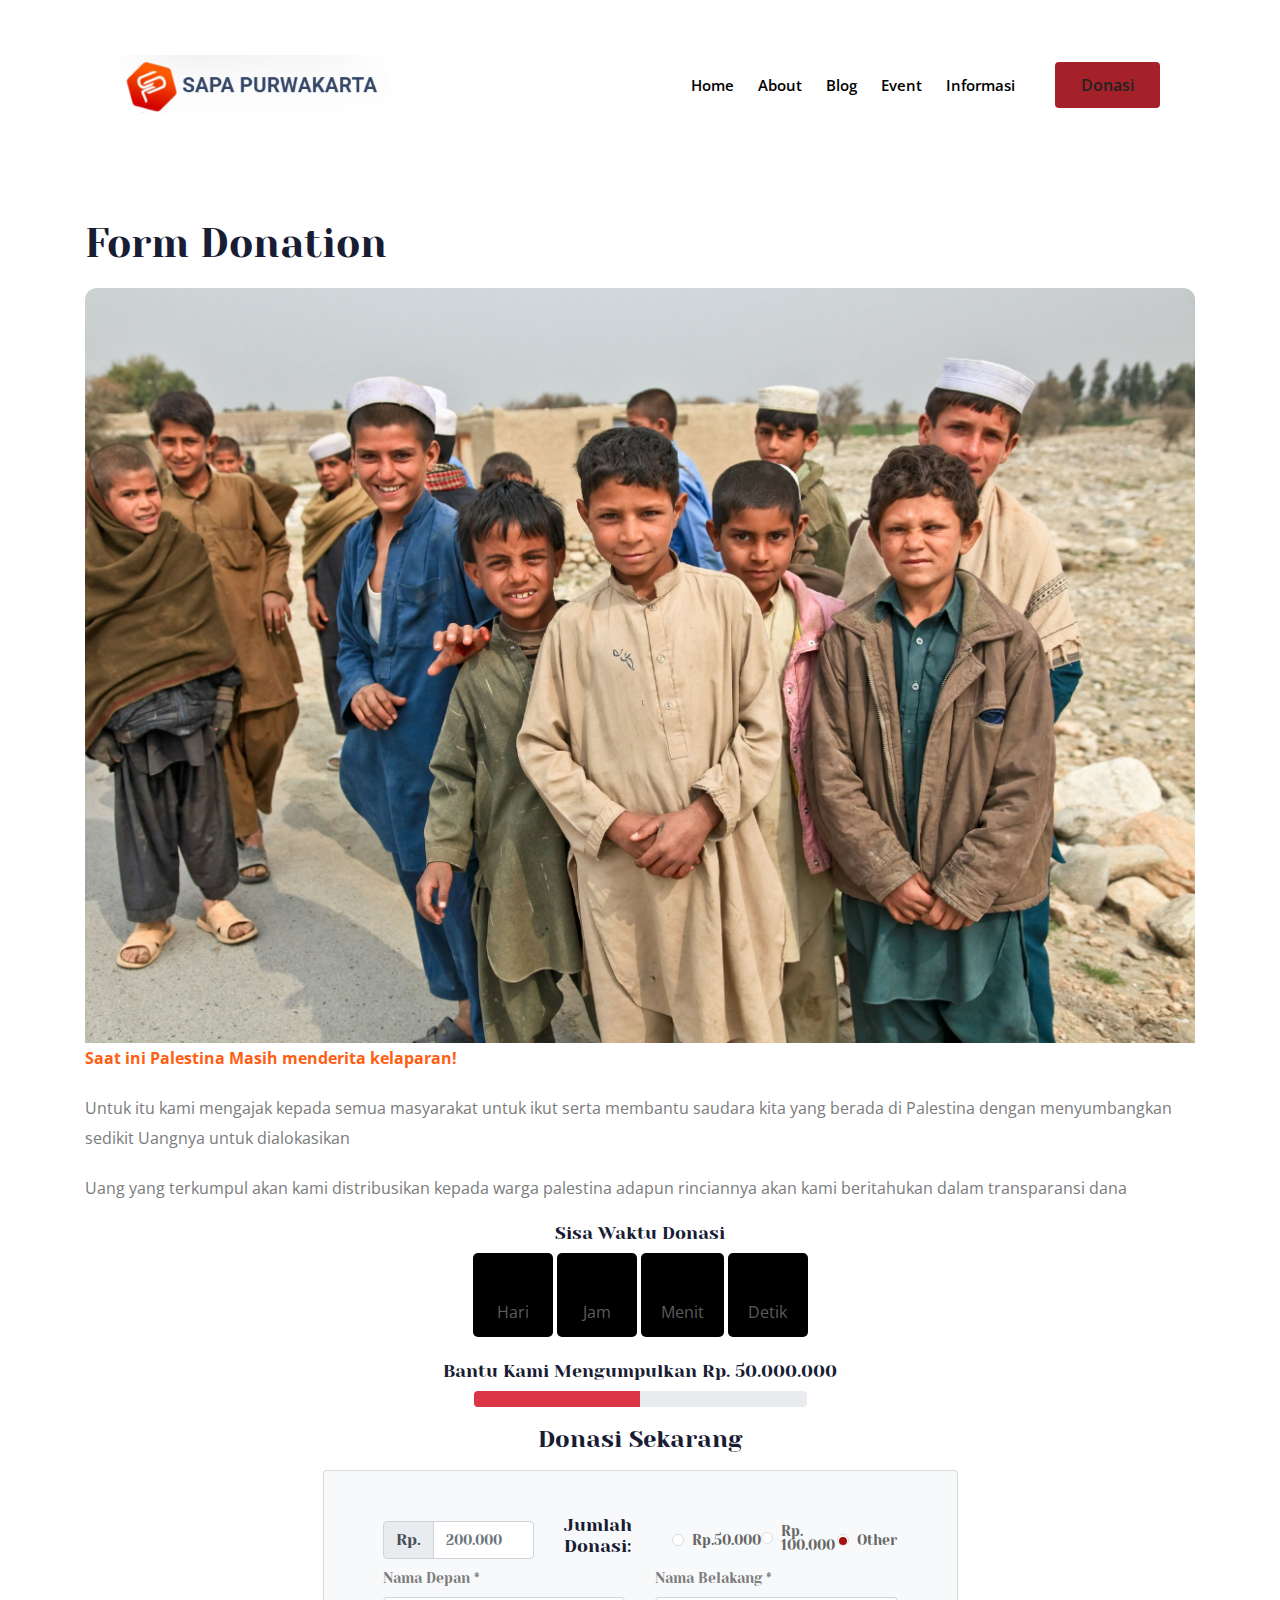
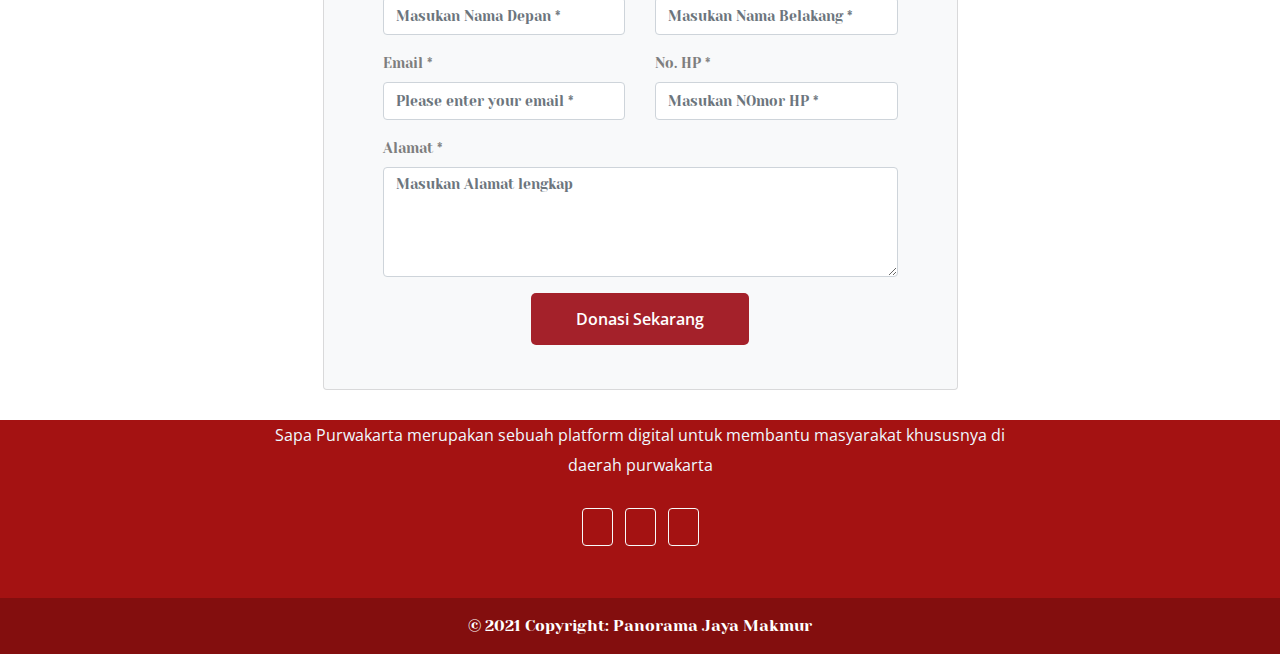
==== cause_details.html @ fa545bf2 "uas rpl" ====
<!doctype html>
<html class="no-js" lang="zxx">

    <head>
        <meta charset="utf-8">
        <meta http-equiv="x-ua-compatible" content="ie=edge">
        <title>Sapa Purwakarta</title>
        <meta name="description" content="">
        <meta name="viewport" content="width=device-width, initial-scale=1">
    
        <!-- <link rel="manifest" href="site.webmanifest"> -->
        <link rel="shortcut icon" type="image/x-icon" href="img/sp1.png">
        <!-- Place favicon.ico in the root directory -->
    
        <!-- CSS here -->
        <link href="https://cdn.jsdelivr.net/npm/bootstrap@5.1.3/dist/css/bootstrap.min.css" rel="stylesheet" integrity="sha384-1BmE4kWBq78iYhFldvKuhfTAU6auU8tT94WrHftjDbrCEXSU1oBoqyl2QvZ6jIW3" crossorigin="anonymous">
        <link rel="stylesheet" href="css/bootstrap.min.css">
        <link rel="stylesheet" href="css/owl.carousel.min.css">
        <link rel="stylesheet" href="css/magnific-popup.css">
        <link rel="stylesheet" href="css/font-awesome.min.css">
        <link rel="stylesheet" href="css/themify-icons.css">
        <link rel="stylesheet" href="css/nice-select.css">
        <link rel="stylesheet" href="css/flaticon.css">
        <link rel="stylesheet" href="css/gijgo.css">
        <link rel="stylesheet" href="css/animate.css">
        <link rel="stylesheet" href="css/slicknav.css">
        <link rel="stylesheet" href="css/style.css">
        <link rel="stylesheet" href="css/responsive.css">
    
        
    </head>
    
    <body>
        <!--[if lte IE 9]>
                <p class="browserupgrade">You are using an <strong>outdated</strong> browser. Please <a href="https://browsehappy.com/">upgrade your browser</a> to improve your experience and security.</p>
            <![endif]-->
    
    
        <!-- header-start -->
        <header>
            <div class="header-area ">
                <div id="sticky-header" class="main-header-area">
                    <div class="container-fluid">
                        <div class="row align-items-center">
                            <div class="col-xl-3 col-lg-3">
                                <div class="logo">
                                    <a style="font-size:x-large;color: black;" href="index.html">
                                        <img src="img/logosp.png" alt="" style="width: 270px;">
                                    </a>
                                </div>
                            </div>
                            <div class="col-xl-9 col-lg-9">
                                <div class="main-menu">
                                    <nav>
                                        <ul id="navigation">
                                            <li><a href="index.html">home</a></li>
                                            <li><a href="About.html">About</a></li>
                                             <li><a href="blog.html">blog</a></li>
                                            <li><a href="event.html">Event</a></li>
                                            </li>
                                            <li><a href="transparent.html">Informasi</a></li>
                                        </ul>
                                    </nav>
                                    <div class="Appointment">
                                        <div class="book_btn d-none d-lg-block">
                                            <a href="Cause.html">Donasi</a>
                                        </div>
                                    </div>
                                </div>
                            </div>
                            <div class="col-12">
                                <div class="mobile_menu d-block d-lg-none"></div>
                            </div>
                        </div>
                    </div>
                </div>
            </div>
        </header>
    <!-- header-end -->



    <!-- popular_causes_area_start  -->
    <div class="popular_causes_area pt-120 cause_details ">
        <div class="container">
            <div class="row">
                <div class="col-lg-12 col-md-12">
                    <div class="single_cause">
                      
                        <div class="causes_content">
                            <h4>Form Donation</h4>
                            <div class="thumb">
                                <img src="img/causes/large_img.png" alt="">
                            </div>
                            <p><b>Saat ini Palestina Masih menderita kelaparan!</b></p>
                            <p>Untuk itu kami mengajak kepada semua masyarakat untuk ikut serta membantu saudara kita yang berada di Palestina dengan menyumbangkan sedikit Uangnya untuk dialokasikan </p>
                            <p>Uang yang terkumpul akan kami distribusikan kepada warga palestina adapun rinciannya akan kami beritahukan dalam transparansi dana</p>
                            
                        </div>
                        <div class="main text-center">
                            <h4>Sisa Waktu Donasi</h4>
                            <div id="clock">
                                <div><span id="days"></span><p>Hari</p></div>
                                <div><span id="hours"></span><p>Jam</p></div>
                                <div><span id="minutes"></span><p>Menit</p></div>
                                <div><span id="seconds"></span><p>Detik</p></div>
                            </div>
                        </div>
                        <br>
                        <h4 style="text-align: center;">Bantu Kami Mengumpulkan Rp. 50.000.000</h4>
                        <div class="progress" style="width: 30%;margin: 0 auto;">
                            <div class="progress-bar bg-danger" role="progressbar" style="width: 50%" aria-valuenow="100" aria-valuemin="0" aria-valuemax="100"></div>
                          </div>
                                    </div>
                                </div>
                                <div class="container" style="margin-top: -60px;"> <div class=" text-center mt-5 ">
                                    <h3>Donasi Sekarang</h3>
                                </div>
                                <div class="row ">
                                    <div class="col-lg-7 mx-auto">
                                        <div class="card mt-2 mx-auto p-4 bg-light">
                                            <div class="card-body bg-light">
                                                <div class="container">
                                                    <form id="contact-form" role="form">
                                                        <div class="row align-items-center">
                                                            <div class="col-md-4">
                                                                <div class="single_amount">
                                                                    <div class="input_field">
                                                                        <div class="input-group">
                                                                            <div class="input-group-prepend">
                                                                              <span class="input-group-text" id="basic-addon1">Rp.</span>
                                                                            </div>
                                                                            <input type="text" class="form-control" placeholder="200.000" aria-label="Username" aria-describedby="basic-addon1">
                                                                          </div>
                                                                    </div>
                                                                </div>
                                                            </div>
                                                            <div class="col-md-8">
                                                                <div class="single_amount">
                                                                   <div class="fixed_donat d-flex align-items-center justify-content-between">
                                                                       <div class="select_prise">
                                                                           <h4>Jumlah Donasi:</h4>
                                                                       </div>
                                                                        <div class="single_doonate"> 
                                                                            <input type="radio" id="blns_1" name="radio-group" checked>
                                                                            <label for="blns_1">Rp.50.000</label>
                                                                        </div>
                                                                        <div class="single_doonate"> 
                                                                            <input type="radio" id="blns_2" name="radio-group" checked>
                                                                            <label for="blns_2">Rp. 100.000</label>
                                                                        </div>
                                                                        <div class="single_doonate"> 
                                                                            <input type="radio" id="Other" name="radio-group" checked>
                                                                            <label for="Other">Other</label>
                                                                        </div>
                                                                   </div>
                                                                </div>
                                                            </div>
            
                                                        </div>
                                                        <div class="controls">
                                                            <div class="row">
                                                                <div class="col-md-6">
                                                                    <div class="form-group"> <label for="form_name">Nama Depan *</label> <input id="form_name" type="text" name="name" class="form-control" placeholder="Masukan Nama Depan *" required="required" data-error="Firstname is required."> </div>
                                                                </div>
                                                                <div class="col-md-6">
                                                                    <div class="form-group"> <label for="form_lastname">Nama Belakang *</label> <input id="form_lastname" type="text" name="surname" class="form-control" placeholder="Masukan Nama Belakang *" required="required" data-error="Lastname is required."> </div>
                                                                </div>
                                                            </div>
                                                            <div class="row">
                                                                <div class="col-md-6">
                                                                    <div class="form-group"> <label for="form_email">Email *</label> <input id="form_email" type="email" name="email" class="form-control" placeholder="Please enter your email *" required="required" data-error="Valid email is required."> </div>
                                                                </div>
                                                                <div class="col-md-6">
                                                                    <div class="form-group"> <label for="hp">No. HP *</label> <input id="hp" type="text" name="hp" class="form-control" placeholder="Masukan NOmor HP *" required="required" data-error="Valid email is required."> </div>
                                                                </div>
                    </div>
                </div>
                <div class="row">
                    <div class="col-md-12">
                        <div class="form-group"> <label for="form_Alamat">Alamat *</label> <textarea id="form_Alamat" name="Alamat" class="form-control" placeholder="Masukan Alamat lengkap" rows="4" required="required" data-error="Please, leave us a Alamat."></textarea> </div>
                    </div>
                    <div class="col-md-12">  <div class="row">
                        <div class="col-12">
                            <div class="donate_now_btn text-center">
                                <a href="trans_donate.html" class="boxed-btn4">Donasi Sekarang</a>
                            </div>
                        </div>
        
                    </div>  </div>
                </div>
            </div>
        </form>
    </div>
</div>
</div> <!-- /.8 -->
</div> <!-- /.row-->
</div>
</div>
                               
                            </div>
                        </div>
                    </div>
                </div>	
                    </div>
                </div>
            </div>
        </div>
    </div>
    <!-- popular_causes_area_end  -->


   

    <!-- footer_start  -->
    <footer style=" margin-top: 30px;background-color:#A41212;"class="text-center text-white">
        <div class="text-center " style="color:white;margin:auto; height: 40%; width: 60%;">
          <p style="color: aliceblue;">Sapa Purwakarta merupakan sebuah platform digital untuk
              membantu masyarakat khususnya di daerah purwakarta
          </p>
        </div>
        
        <!-- Grid container -->
        <div class="container p-4 pb-0">
          <!-- Section: Social media -->
          <section class="mb-4">
            <!-- Facebook -->
            <a class="btn btn-outline-light btn-floating m-1" href="#!" role="button"
              ><i class="fab fa-facebook-f"></i
            ></a>
      
            <!-- Twitter -->
            <a class="btn btn-outline-light btn-floating m-1" href="#!" role="button"
              ><i class="fab fa-twitter"></i
            ></a>
      
            <!-- Instagram -->
            <a class="btn btn-outline-light btn-floating m-1" href="#!" role="button"
              ><i class="fab fa-instagram"></i
            ></a>
      
          </section>
          <!-- Section: Social media -->
        </div>
        <!-- Grid container -->
      
        <!-- Copyright -->
        <div class="text-center p-3" style="background-color: rgba(0, 0, 0, 0.2);">
          © 2021 Copyright:
          <a class="text-white" href="#">Panorama Jaya Makmur</a>
        </div>
        <!-- Copyright -->
      </footer>
    <!-- footer_end  -->

    <!-- link that opens popup -->

    <!-- JS here -->
    <script src="js/detaildonasi.js">
        
    </script>
    <script src="js/vendor/modernizr-3.5.0.min.js"></script>
    <script src="js/vendor/jquery-1.12.4.min.js"></script>
    <script src="js/popper.min.js"></script>
    <script src="js/bootstrap.min.js"></script>
    <script src="js/owl.carousel.min.js"></script>
    <script src="js/isotope.pkgd.min.js"></script>
    <script src="js/ajax-form.js"></script>
    <script src="js/waypoints.min.js"></script>
    <script src="js/jquery.counterup.min.js"></script>
    <script src="js/imagesloaded.pkgd.min.js"></script>
    <script src="js/scrollIt.js"></script>
    <script src="js/jquery.scrollUp.min.js"></script>
    <script src="js/wow.min.js"></script>
    <script src="js/nice-select.min.js"></script>
    <script src="js/jquery.slicknav.min.js"></script>
    <script src="js/jquery.magnific-popup.min.js"></script>
    <script src="js/plugins.js"></script>
    <script src="js/gijgo.min.js"></script>
    <!--contact js-->
    <script src="js/contact.js"></script>
    <script src="js/jquery.ajaxchimp.min.js"></script>
    <script src="js/jquery.form.js"></script>
    <script src="js/jquery.validate.min.js"></script>
    <script src="js/mail-script.js"></script>

    <script src="js/main.js"></script>
</body>

</html>
---- css/themify-icons.css ----
@font-face {
	font-family: 'themify';
	src:url('../fonts/themify.eot?-fvbane');
	src:url('../fonts/themify.eot?#iefix-fvbane') format('embedded-opentype'),
		url('../fonts/themify.woff?-fvbane') format('woff'),
		url('../fonts/themify.ttf?-fvbane') format('truetype'),
		url('../fonts/themify.svg?-fvbane#themify') format('svg');
	font-weight: normal;
	font-style: normal;
}

[class^="ti-"], [class*=" ti-"] {
	font-family: 'themify';
	/* speak: none; */
	font-style: normal;
	font-weight: normal;
	font-variant: normal;
	text-transform: none;
	line-height: 1;

	/* Better Font Rendering =========== */
	-webkit-font-smoothing: antialiased;
	-moz-osx-font-smoothing: grayscale;
}

.ti-wand:before {
	content: "\e600";
}
.ti-volume:before {
	content: "\e601";
}
.ti-user:before {
	content: "\e602";
}
.ti-unlock:before {
	content: "\e603";
}
.ti-unlink:before {
	content: "\e604";
}
.ti-trash:before {
	content: "\e605";
}
.ti-thought:before {
	content: "\e606";
}
.ti-target:before {
	content: "\e607";
}
.ti-tag:before {
	content: "\e608";
}
.ti-tablet:before {
	content: "\e609";
}
.ti-star:before {
	content: "\e60a";
}
.ti-spray:before {
	content: "\e60b";
}
.ti-signal:before {
	content: "\e60c";
}
.ti-shopping-cart:before {
	content: "\e60d";
}
.ti-shopping-cart-full:before {
	content: "\e60e";
}
.ti-settings:before {
	content: "\e60f";
}
.ti-search:before {
	content: "\e610";
}
.ti-zoom-in:before {
	content: "\e611";
}
.ti-zoom-out:before {
	content: "\e612";
}
.ti-cut:before {
	content: "\e613";
}
.ti-ruler:before {
	content: "\e614";
}
.ti-ruler-pencil:before {
	content: "\e615";
}
.ti-ruler-alt:before {
	content: "\e616";
}
.ti-bookmark:before {
	content: "\e617";
}
.ti-bookmark-alt:before {
	content: "\e618";
}
.ti-reload:before {
	content: "\e619";
}
.ti-plus:before {
	content: "\e61a";
}
.ti-pin:before {
	content: "\e61b";
}
.ti-pencil:before {
	content: "\e61c";
}
.ti-pencil-alt:before {
	content: "\e61d";
}
.ti-paint-roller:before {
	content: "\e61e";
}
.ti-paint-bucket:before {
	content: "\e61f";
}
.ti-na:before {
	content: "\e620";
}
.ti-mobile:before {
	content: "\e621";
}
.ti-minus:before {
	content: "\e622";
}
.ti-medall:before {
	content: "\e623";
}
.ti-medall-alt:before {
	content: "\e624";
}
.ti-marker:before {
	content: "\e625";
}
.ti-marker-alt:before {
	content: "\e626";
}
.ti-arrow-up:before {
	content: "\e627";
}
.ti-arrow-right:before {
	content: "\e628";
}
.ti-arrow-left:before {
	content: "\e629";
}
.ti-arrow-down:before {
	content: "\e62a";
}
.ti-lock:before {
	content: "\e62b";
}
.ti-location-arrow:before {
	content: "\e62c";
}
.ti-link:before {
	content: "\e62d";
}
.ti-layout:before {
	content: "\e62e";
}
.ti-layers:before {
	content: "\e62f";
}
.ti-layers-alt:before {
	content: "\e630";
}
.ti-key:before {
	content: "\e631";
}
.ti-import:before {
	content: "\e632";
}
.ti-image:before {
	content: "\e633";
}
.ti-heart:before {
	content: "\e634";
}
.ti-heart-broken:before {
	content: "\e635";
}
.ti-hand-stop:before {
	content: "\e636";
}
.ti-hand-open:before {
	content: "\e637";
}
.ti-hand-drag:before {
	content: "\e638";
}
.ti-folder:before {
	content: "\e639";
}
.ti-flag:before {
	content: "\e63a";
}
.ti-flag-alt:before {
	content: "\e63b";
}
.ti-flag-alt-2:before {
	content: "\e63c";
}
.ti-eye:before {
	content: "\e63d";
}
.ti-export:before {
	content: "\e63e";
}
.ti-exchange-vertical:before {
	content: "\e63f";
}
.ti-desktop:before {
	content: "\e640";
}
.ti-cup:before {
	content: "\e641";
}
.ti-crown:before {
	content: "\e642";
}
.ti-comments:before {
	content: "\e643";
}
.ti-comment:before {
	content: "\e644";
}
.ti-comment-alt:before {
	content: "\e645";
}
.ti-close:before {
	content: "\e646";
}
.ti-clip:before {
	content: "\e647";
}
.ti-angle-up:before {
	content: "\e648";
}
.ti-angle-right:before {
	content: "\e649";
}
.ti-angle-left:before {
	content: "\e64a";
}
.ti-angle-down:before {
	content: "\e64b";
}
.ti-check:before {
	content: "\e64c";
}
.ti-check-box:before {
	content: "\e64d";
}
.ti-camera:before {
	content: "\e64e";
}
.ti-announcement:before {
	content: "\e64f";
}
.ti-brush:before {
	content: "\e650";
}
.ti-briefcase:before {
	content: "\e651";
}
.ti-bolt:before {
	content: "\e652";
}
.ti-bolt-alt:before {
	content: "\e653";
}
.ti-blackboard:before {
	content: "\e654";
}
.ti-bag:before {
	content: "\e655";
}
.ti-move:before {
	content: "\e656";
}
.ti-arrows-vertical:before {
	content: "\e657";
}
.ti-arrows-horizontal:before {
	content: "\e658";
}
.ti-fullscreen:before {
	content: "\e659";
}
.ti-arrow-top-right:before {
	content: "\e65a";
}
.ti-arrow-top-left:before {
	content: "\e65b";
}
.ti-arrow-circle-up:before {
	content: "\e65c";
}
.ti-arrow-circle-right:before {
	content: "\e65d";
}
.ti-arrow-circle-left:before {
	content: "\e65e";
}
.ti-arrow-circle-down:before {
	content: "\e65f";
}
.ti-angle-double-up:before {
	content: "\e660";
}
.ti-angle-double-right:before {
	content: "\e661";
}
.ti-angle-double-left:before {
	content: "\e662";
}
.ti-angle-double-down:before {
	content: "\e663";
}
.ti-zip:before {
	content: "\e664";
}
.ti-world:before {
	content: "\e665";
}
.ti-wheelchair:before {
	content: "\e666";
}
.ti-view-list:before {
	content: "\e667";
}
.ti-view-list-alt:before {
	content: "\e668";
}
.ti-view-grid:before {
	content: "\e669";
}
.ti-uppercase:before {
	content: "\e66a";
}
.ti-upload:before {
	content: "\e66b";
}
.ti-underline:before {
	content: "\e66c";
}
.ti-truck:before {
	content: "\e66d";
}
.ti-timer:before {
	content: "\e66e";
}
.ti-ticket:before {
	content: "\e66f";
}
.ti-thumb-up:before {
	content: "\e670";
}
.ti-thumb-down:before {
	content: "\e671";
}
.ti-text:before {
	content: "\e672";
}
.ti-stats-up:before {
	content: "\e673";
}
.ti-stats-down:before {
	content: "\e674";
}
.ti-split-v:before {
	content: "\e675";
}
.ti-split-h:before {
	content: "\e676";
}
.ti-smallcap:before {
	content: "\e677";
}
.ti-shine:before {
	content: "\e678";
}
.ti-shift-right:before {
	content: "\e679";
}
.ti-shift-left:before {
	content: "\e67a";
}
.ti-shield:before {
	content: "\e67b";
}
.ti-notepad:before {
	content: "\e67c";
}
.ti-server:before {
	content: "\e67d";
}
.ti-quote-right:before {
	content: "\e67e";
}
.ti-quote-left:before {
	content: "\e67f";
}
.ti-pulse:before {
	content: "\e680";
}
.ti-printer:before {
	content: "\e681";
}
.ti-power-off:before {
	content: "\e682";
}
.ti-plug:before {
	content: "\e683";
}
.ti-pie-chart:before {
	content: "\e684";
}
.ti-paragraph:before {
	content: "\e685";
}
.ti-panel:before {
	content: "\e686";
}
.ti-package:before {
	content: "\e687";
}
.ti-music:before {
	content: "\e688";
}
.ti-music-alt:before {
	content: "\e689";
}
.ti-mouse:before {
	content: "\e68a";
}
.ti-mouse-alt:before {
	content: "\e68b";
}
.ti-money:before {
	content: "\e68c";
}
.ti-microphone:before {
	content: "\e68d";
}
.ti-menu:before {
	content: "\e68e";
}
.ti-menu-alt:before {
	content: "\e68f";
}
.ti-map:before {
	content: "\e690";
}
.ti-map-alt:before {
	content: "\e691";
}
.ti-loop:before {
	content: "\e692";
}
.ti-location-pin:before {
	content: "\e693";
}
.ti-list:before {
	content: "\e694";
}
.ti-light-bulb:before {
	content: "\e695";
}
.ti-Italic:before {
	content: "\e696";
}
.ti-info:before {
	content: "\e697";
}
.ti-infinite:before {
	content: "\e698";
}
.ti-id-badge:before {
	content: "\e699";
}
.ti-hummer:before {
	content: "\e69a";
}
.ti-home:before {
	content: "\e69b";
}
.ti-help:before {
	content: "\e69c";
}
.ti-headphone:before {
	content: "\e69d";
}
.ti-harddrives:before {
	content: "\e69e";
}
.ti-harddrive:before {
	content: "\e69f";
}
.ti-gift:before {
	content: "\e6a0";
}
.ti-game:before {
	content: "\e6a1";
}
.ti-filter:before {
	content: "\e6a2";
}
.ti-files:before {
	content: "\e6a3";
}
.ti-file:before {
	content: "\e6a4";
}
.ti-eraser:before {
	content: "\e6a5";
}
.ti-envelope:before {
	content: "\e6a6";
}
.ti-download:before {
	content: "\e6a7";
}
.ti-direction:before {
	content: "\e6a8";
}
.ti-direction-alt:before {
	content: "\e6a9";
}
.ti-dashboard:before {
	content: "\e6aa";
}
.ti-control-stop:before {
	content: "\e6ab";
}
.ti-control-shuffle:before {
	content: "\e6ac";
}
.ti-control-play:before {
	content: "\e6ad";
}
.ti-control-pause:before {
	content: "\e6ae";
}
.ti-control-forward:before {
	content: "\e6af";
}
.ti-control-backward:before {
	content: "\e6b0";
}
.ti-cloud:before {
	content: "\e6b1";
}
.ti-cloud-up:before {
	content: "\e6b2";
}
.ti-cloud-down:before {
	content: "\e6b3";
}
.ti-clipboard:before {
	content: "\e6b4";
}
.ti-car:before {
	content: "\e6b5";
}
.ti-calendar:before {
	content: "\e6b6";
}
.ti-book:before {
	content: "\e6b7";
}
.ti-bell:before {
	content: "\e6b8";
}
.ti-basketball:before {
	content: "\e6b9";
}
.ti-bar-chart:before {
	content: "\e6ba";
}
.ti-bar-chart-alt:before {
	content: "\e6bb";
}
.ti-back-right:before {
	content: "\e6bc";
}
.ti-back-left:before {
	content: "\e6bd";
}
.ti-arrows-corner:before {
	content: "\e6be";
}
.ti-archive:before {
	content: "\e6bf";
}
.ti-anchor:before {
	content: "\e6c0";
}
.ti-align-right:before {
	content: "\e6c1";
}
.ti-align-left:before {
	content: "\e6c2";
}
.ti-align-justify:before {
	content: "\e6c3";
}
.ti-align-center:before {
	content: "\e6c4";
}
.ti-alert:before {
	content: "\e6c5";
}
.ti-alarm-clock:before {
	content: "\e6c6";
}
.ti-agenda:before {
	content: "\e6c7";
}
.ti-write:before {
	content: "\e6c8";
}
.ti-window:before {
	content: "\e6c9";
}
.ti-widgetized:before {
	content: "\e6ca";
}
.ti-widget:before {
	content: "\e6cb";
}
.ti-widget-alt:before {
	content: "\e6cc";
}
.ti-wallet:before {
	content: "\e6cd";
}
.ti-video-clapper:before {
	content: "\e6ce";
}
.ti-video-camera:before {
	content: "\e6cf";
}
.ti-vector:before {
	content: "\e6d0";
}
.ti-themify-logo:before {
	content: "\e6d1";
}
.ti-themify-favicon:before {
	content: "\e6d2";
}
.ti-themify-favicon-alt:before {
	content: "\e6d3";
}
.ti-support:before {
	content: "\e6d4";
}
.ti-stamp:before {
	content: "\e6d5";
}
.ti-split-v-alt:before {
	content: "\e6d6";
}
.ti-slice:before {
	content: "\e6d7";
}
.ti-shortcode:before {
	content: "\e6d8";
}
.ti-shift-right-alt:before {
	content: "\e6d9";
}
.ti-shift-left-alt:before {
	content: "\e6da";
}
.ti-ruler-alt-2:before {
	content: "\e6db";
}
.ti-receipt:before {
	content: "\e6dc";
}
.ti-pin2:before {
	content: "\e6dd";
}
.ti-pin-alt:before {
	content: "\e6de";
}
.ti-pencil-alt2:before {
	content: "\e6df";
}
.ti-palette:before {
	content: "\e6e0";
}
.ti-more:before {
	content: "\e6e1";
}
.ti-more-alt:before {
	content: "\e6e2";
}
.ti-microphone-alt:before {
	content: "\e6e3";
}
.ti-magnet:before {
	content: "\e6e4";
}
.ti-line-double:before {
	content: "\e6e5";
}
.ti-line-dotted:before {
	content: "\e6e6";
}
.ti-line-dashed:before {
	content: "\e6e7";
}
.ti-layout-width-full:before {
	content: "\e6e8";
}
.ti-layout-width-default:before {
	content: "\e6e9";
}
.ti-layout-width-default-alt:before {
	content: "\e6ea";
}
.ti-layout-tab:before {
	content: "\e6eb";
}
.ti-layout-tab-window:before {
	content: "\e6ec";
}
.ti-layout-tab-v:before {
	content: "\e6ed";
}
.ti-layout-tab-min:before {
	content: "\e6ee";
}
.ti-layout-slider:before {
	content: "\e6ef";
}
.ti-layout-slider-alt:before {
	content: "\e6f0";
}
.ti-layout-sidebar-right:before {
	content: "\e6f1";
}
.ti-layout-sidebar-none:before {
	content: "\e6f2";
}
.ti-layout-sidebar-left:before {
	content: "\e6f3";
}
.ti-layout-placeholder:before {
	content: "\e6f4";
}
.ti-layout-menu:before {
	content: "\e6f5";
}
.ti-layout-menu-v:before {
	content: "\e6f6";
}
.ti-layout-menu-separated:before {
	content: "\e6f7";
}
.ti-layout-menu-full:before {
	content: "\e6f8";
}
.ti-layout-media-right-alt:before {
	content: "\e6f9";
}
.ti-layout-media-right:before {
	content: "\e6fa";
}
.ti-layout-media-overlay:before {
	content: "\e6fb";
}
.ti-layout-media-overlay-alt:before {
	content: "\e6fc";
}
.ti-layout-media-overlay-alt-2:before {
	content: "\e6fd";
}
.ti-layout-media-left-alt:before {
	content: "\e6fe";
}
.ti-layout-media-left:before {
	content: "\e6ff";
}
.ti-layout-media-center-alt:before {
	content: "\e700";
}
.ti-layout-media-center:before {
	content: "\e701";
}
.ti-layout-list-thumb:before {
	content: "\e702";
}
.ti-layout-list-thumb-alt:before {
	content: "\e703";
}
.ti-layout-list-post:before {
	content: "\e704";
}
.ti-layout-list-large-image:before {
	content: "\e705";
}
.ti-layout-line-solid:before {
	content: "\e706";
}
.ti-layout-grid4:before {
	content: "\e707";
}
.ti-layout-grid3:before {
	content: "\e708";
}
.ti-layout-grid2:before {
	content: "\e709";
}
.ti-layout-grid2-thumb:before {
	content: "\e70a";
}
.ti-layout-cta-right:before {
	content: "\e70b";
}
.ti-layout-cta-left:before {
	content: "\e70c";
}
.ti-layout-cta-center:before {
	content: "\e70d";
}
.ti-layout-cta-btn-right:before {
	content: "\e70e";
}
.ti-layout-cta-btn-left:before {
	content: "\e70f";
}
.ti-layout-column4:before {
	content: "\e710";
}
.ti-layout-column3:before {
	content: "\e711";
}
.ti-layout-column2:before {
	content: "\e712";
}
.ti-layout-accordion-separated:before {
	content: "\e713";
}
.ti-layout-accordion-merged:before {
	content: "\e714";
}
.ti-layout-accordion-list:before {
	content: "\e715";
}
.ti-ink-pen:before {
	content: "\e716";
}
.ti-info-alt:before {
	content: "\e717";
}
.ti-help-alt:before {
	content: "\e718";
}
.ti-headphone-alt:before {
	content: "\e719";
}
.ti-hand-point-up:before {
	content: "\e71a";
}
.ti-hand-point-right:before {
	content: "\e71b";
}
.ti-hand-point-left:before {
	content: "\e71c";
}
.ti-hand-point-down:before {
	content: "\e71d";
}
.ti-gallery:before {
	content: "\e71e";
}
.ti-face-smile:before {
	content: "\e71f";
}
.ti-face-sad:before {
	content: "\e720";
}
.ti-credit-card:before {
	content: "\e721";
}
.ti-control-skip-forward:before {
	content: "\e722";
}
.ti-control-skip-backward:before {
	content: "\e723";
}
.ti-control-record:before {
	content: "\e724";
}
.ti-control-eject:before {
	content: "\e725";
}
.ti-comments-smiley:before {
	content: "\e726";
}
.ti-brush-alt:before {
	content: "\e727";
}
.ti-youtube:before {
	content: "\e728";
}
.ti-vimeo:before {
	content: "\e729";
}
.ti-twitter:before {
	content: "\e72a";
}
.ti-time:before {
	content: "\e72b";
}
.ti-tumblr:before {
	content: "\e72c";
}
.ti-skype:before {
	content: "\e72d";
}
.ti-share:before {
	content: "\e72e";
}
.ti-share-alt:before {
	content: "\e72f";
}
.ti-rocket:before {
	content: "\e730";
}
.ti-pinterest:before {
	content: "\e731";
}
.ti-new-window:before {
	content: "\e732";
}
.ti-microsoft:before {
	content: "\e733";
}
.ti-list-ol:before {
	content: "\e734";
}
.ti-linkedin:before {
	content: "\e735";
}
.ti-layout-sidebar-2:before {
	content: "\e736";
}
.ti-layout-grid4-alt:before {
	content: "\e737";
}
.ti-layout-grid3-alt:before {
	content: "\e738";
}
.ti-layout-grid2-alt:before {
	content: "\e739";
}
.ti-layout-column4-alt:before {
	content: "\e73a";
}
.ti-layout-column3-alt:before {
	content: "\e73b";
}
.ti-layout-column2-alt:before {
	content: "\e73c";
}
.ti-instagram:before {
	content: "\e73d";
}
.ti-google:before {
	content: "\e73e";
}
.ti-github:before {
	content: "\e73f";
}
.ti-flickr:before {
	content: "\e740";
}
.ti-facebook:before {
	content: "\e741";
}
.ti-dropbox:before {
	content: "\e742";
}
.ti-dribbble:before {
	content: "\e743";
}
.ti-apple:before {
	content: "\e744";
}
.ti-android:before {
	content: "\e745";
}
.ti-save:before {
	content: "\e746";
}
.ti-save-alt:before {
	content: "\e747";
}
.ti-yahoo:before {
	content: "\e748";
}
.ti-wordpress:before {
	content: "\e749";
}
.ti-vimeo-alt:before {
	content: "\e74a";
}
.ti-twitter-alt:before {
	content: "\e74b";
}
.ti-tumblr-alt:before {
	content: "\e74c";
}
.ti-trello:before {
	content: "\e74d";
}
.ti-stack-overflow:before {
	content: "\e74e";
}
.ti-soundcloud:before {
	content: "\e74f";
}
.ti-sharethis:before {
	content: "\e750";
}
.ti-sharethis-alt:before {
	content: "\e751";
}
.ti-reddit:before {
	content: "\e752";
}
.ti-pinterest-alt:before {
	content: "\e753";
}
.ti-microsoft-alt:before {
	content: "\e754";
}
.ti-linux:before {
	content: "\e755";
}
.ti-jsfiddle:before {
	content: "\e756";
}
.ti-joomla:before {
	content: "\e757";
}
.ti-html5:before {
	content: "\e758";
}
.ti-flickr-alt:before {
	content: "\e759";
}
.ti-email:before {
	content: "\e75a";
}
.ti-drupal:before {
	content: "\e75b";
}
.ti-dropbox-alt:before {
	content: "\e75c";
}
.ti-css3:before {
	content: "\e75d";
}
.ti-rss:before {
	content: "\e75e";
}
.ti-rss-alt:before {
	content: "\e75f";
}
---- css/nice-select.css ----
.nice-select {
  -webkit-tap-highlight-color: transparent;
  background-color: #fff;
  border-radius: 5px;
  border: solid 1px #e8e8e8;
  box-sizing: border-box;
  clear: both;
  cursor: pointer;
  display: block;
  float: left;
  font-family: inherit;
  font-size: 14px;
  font-weight: normal;
  height: 42px;
  line-height: 40px;
  outline: none;
  padding-left: 18px;
  padding-right: 30px;
  position: relative;
  text-align: left !important;
  -webkit-transition: all 0.2s ease-in-out;
  transition: all 0.2s ease-in-out;
  -webkit-user-select: none;
     -moz-user-select: none;
      -ms-user-select: none;
          user-select: none;
  white-space: nowrap;
  width: auto; }
  .nice-select:hover {
    border-color: #dbdbdb; }
  .nice-select:active, .nice-select.open, .nice-select:focus {
    border-color: #999; }


  .nice-select.disabled {
    border-color: #ededed;
    color: #999;
    pointer-events: none; }
    .nice-select.disabled:after {
      border-color: #cccccc; }
  .nice-select.wide {
    width: 100%; }
    .nice-select.wide .list {
      left: 0 !important;
      right: 0 !important; }
  .nice-select.right {
    float: right; }
    .nice-select.right .list {
      left: auto;
      right: 0; }
  .nice-select.small {
    font-size: 12px;
    height: 36px;
    line-height: 34px; }
    .nice-select.small:after {
      height: 4px;
      width: 4px; }
    .nice-select.small .option {
      line-height: 34px;
      min-height: 34px; }
  .nice-select .list {
    background-color: #fff;
    border-radius: 5px;
    box-shadow: 0 0 0 1px rgba(68, 68, 68, 0.11);
    box-sizing: border-box;
    margin-top: 4px;
    opacity: 0;
    overflow: hidden;
    padding: 0;
    pointer-events: none;
    position: absolute;
    top: 100%;
    left: 0;
    -webkit-transform-origin: 50% 0;
        -ms-transform-origin: 50% 0;
            transform-origin: 50% 0;
    -webkit-transform: scale(0.75) translateY(-21px);
        -ms-transform: scale(0.75) translateY(-21px);
            transform: scale(0.75) translateY(-21px);
    -webkit-transition: all 0.2s cubic-bezier(0.5, 0, 0, 1.25), opacity 0.15s ease-out;
    transition: all 0.2s cubic-bezier(0.5, 0, 0, 1.25), opacity 0.15s ease-out;
    z-index: 9; }
    .nice-select .list:hover .option:not(:hover) {
      background-color: transparent !important; }
  .nice-select .option {
    cursor: pointer;
    font-weight: 400;
    line-height: 40px;
    list-style: none;
    min-height: 40px;
    outline: none;
    padding-left: 18px;
    padding-right: 29px;
    text-align: left;
    -webkit-transition: all 0.2s;
    transition: all 0.2s; }
    .nice-select .option:hover, .nice-select .option.focus, .nice-select .option.selected.focus {
      background-color: #f6f6f6; }
    .nice-select .option.selected {
      font-weight: bold; }
    .nice-select .option.disabled {
      background-color: transparent;
      color: #999;
      cursor: default; }

.no-csspointerevents .nice-select .list {
  display: none; }

.no-csspointerevents .nice-select.open .list {
  display: block; }





  /* ,,,,,,,,,,,,,,,, */


  .nice-select:after {
    content: "\e64b";
    display: block;
    height: 5px;
    margin-top: -5px;
    pointer-events: none;
    position: absolute;
    right: 30px;
    top: 8px;
    transition: all 0.15s ease-in-out;
    width: 5px;
    font-family: 'themify';
    color: #ddd; }

    .nice-select.open:after {
 }
    .nice-select.open .list {
      opacity: 1;
      pointer-events: auto;
      -webkit-transform: scale(1) translateY(0);
          -ms-transform: scale(1) translateY(0);
              transform: scale(1) translateY(0); }
---- css/flaticon.css ----
/*
  	Flaticon icon font: Flaticon
  	Creation date: 16/01/2020 12:03
  	*/

@font-face {
  font-family: "Flaticon";
  src: url("../fonts/Flaticon.eot");
  src: url("../fonts/Flaticon.eot?#iefix") format("embedded-opentype"),
       url("../fonts/Flaticon.woff2") format("woff2"),
       url("../fonts/Flaticon.woff") format("woff"),
       url("../fonts/Flaticon.ttf") format("truetype"),
       url("../fonts/Flaticon.svg#Flaticon") format("svg");
  font-weight: normal;
  font-style: normal;
}

@media screen and (-webkit-min-device-pixel-ratio:0) {
  @font-face {
    font-family: "Flaticon";
    src: url("../fonts/Flaticon.svg#Flaticon") format("svg");
  }
}

[class^="flaticon-"]:before, [class*=" flaticon-"]:before,
[class^="flaticon-"]:after, [class*=" flaticon-"]:after {   
  font-family: Flaticon;
font-style: normal;
}

.flaticon-ui:before { content: "\f100"; }
.flaticon-calendar:before { content: "\f101"; }
.flaticon-heart-beat:before { content: "\f102"; }
.flaticon-in-love:before { content: "\f103"; }
.flaticon-hug:before { content: "\f104"; }
---- css/gijgo.css ----
.gj-button {
    background-color: #f5f5f5;
    border: 1px solid #ddd;
    color: #000;
    border-radius: 3px;
    padding: 6px 10px;
    cursor: pointer;
}

.gj-unselectable {
    -webkit-touch-callout: none;
    -webkit-user-select: none;
    -khtml-user-select: none;
    -moz-user-select: none;
    -ms-user-select: none;
    user-select: none;
}

.gj-row {
    display: -webkit-box;
    display: -ms-flexbox;
    display: flex;
    -ms-flex-wrap: wrap;
    flex-wrap: wrap;
}

.gj-margin-left-5 {
    margin-left: 5px;
}

.gj-margin-left-10 {
    margin-left: 10px;
}

.gj-width-full {
    width: 100%;
}

.gj-cursor-pointer {
    cursor: pointer;
}

.gj-text-align-center {
    text-align: center;
}

.gj-font-size-16 {
    font-size: 16px;
}

.gj-hidden {
    display: none;
}

/** Material Design */
.gj-button-md {
    background: 0 0;
    border: none;
    border-radius: 2px;
    color: rgba(0, 0, 0, 0.87);
    position: relative;
    height: 36px;
    margin: 0;
    min-width: 64px;
    padding: 0 16px;
    display: inline-block;
    font-family: "Roboto","Helvetica","Arial",sans-serif;
    font-size: 1rem;
    font-weight: 500;
    text-transform: uppercase;
    letter-spacing: 0;
    overflow: hidden;
    will-change: box-shadow;
    transition: box-shadow .2s cubic-bezier(.4,0,1,1),background-color .2s cubic-bezier(.4,0,.2,1),color .2s cubic-bezier(.4,0,.2,1);
    outline: none;
    cursor: pointer;
    text-decoration: none;
    text-align: center;
    line-height: 36px;
    vertical-align: middle;
    overflow: hidden;
    -webkit-user-select: none;
    -moz-user-select: none;
    -ms-user-select: none;
    user-select: none;
}

.gj-button-md:hover {
    background-color: rgba(158,158,158,.2);
}

.gj-button-md:disabled {
    color: rgba(0,0,0,.26);
    background: 0 0;
}

.gj-button-md .material-icons,
.gj-button-md .gj-icon {
    vertical-align: middle;
    /*font-size: 1.3rem;
    margin-right: 4px;*/
}

.gj-button-md.gj-button-md-icon {
    width: 24px;
    height: 31px;
    min-width: 24px;
    padding: 0px;
    display: table;
}

.gj-button-md.gj-button-md-icon .material-icons,
.gj-button-md.gj-button-md-icon .gj-icon {
    display: table-cell;
    margin-right: 0px;
    width: 24px;
    height: 24px;
}

.gj-button-md.active {
    background-color: rgba(158,158,158,.4);
}

.gj-button-md-group {
    position: relative;
    display: inline-block;
    vertical-align: middle;
}

.gj-textbox-md {
    border: none;
    border-bottom: 1px solid rgba(0,0,0,.42);
    display: block;
    font-family: "Helvetica","Arial",sans-serif;
    font-size: 16px;
    line-height: 16px;
    padding: 4px 0px;
    margin: 0;
    width: 100%;
    background: 0 0;
    text-align: left;
    color: rgba(0,0,0,.87);
}

.gj-textbox-md:focus,
.gj-textbox-md:active {
    border-bottom: 2px solid rgba(0,0,0,.42);
    outline: none;
}

.gj-textbox-md::placeholder {
    color: #8e8e8e;
}

.gj-textbox-md:-ms-input-placeholder {
    color: #8e8e8e;
}

.gj-textbox-md::-ms-input-placeholder {
    color: #8e8e8e;
}

.gj-md-spacer-24 {
    min-width: 24px;
    width: 24px;
    display: inline-block;
}

.gj-md-spacer-32 {
    min-width: 32px;
    width: 32px;
    display: inline-block;
}

.gj-modal {
    position: fixed;
    top: 0;
    right: 0;
    bottom: 0;
    left: 0;
    z-index: 1203;
    display: none;
    overflow: hidden;
    -webkit-overflow-scrolling: touch;
    outline: 0;
    background-color: rgba(0, 0, 0, 0.54118);
    transition: 200ms ease opacity;
    will-change: opacity;
}

/* List */
ul.gj-list li [data-role="wrapper"] {
    display: table;
    width: 100%;
}

ul.gj-list li [data-role="checkbox"] {
    display: table-cell;
    vertical-align:middle;
    text-align:center;
}

ul.gj-list li [data-role="image"] {
    display: table-cell;
    vertical-align:middle;
    text-align:center;
}

ul.gj-list li [data-role="display"] {
    display: table-cell;
    vertical-align:middle;
    cursor: pointer;
}

ul.gj-list li [data-role="display"]:empty:before {
  content: "\200b"; /* unicode zero width space character */
}

/* List - Bootstrap */
ul.gj-list-bootstrap {
    padding-left: 0px;
    margin-bottom: 0px;
}

ul.gj-list-bootstrap li {
    padding: 0px;
}

ul.gj-list-bootstrap li [data-role="wrapper"] {
    padding: 0px 10px;
}

ul.gj-list-bootstrap li [data-role="checkbox"] {
    width: 24px;
    padding: 3px;
}

ul.gj-list-bootstrap li [data-role="image"] {
    width: 24px;
    height: 24px;
}

ul.gj-list-bootstrap li [data-role="display"] {
    padding: 8px 0px 8px 4px;
}

.list-group-item.active ul li, .list-group-item.active:focus ul li, .list-group-item.active:hover ul li {
    text-shadow: none;
    color:initial;
}

/* List - Material Design */
ul.gj-list-md {
    padding: 0px;
    list-style: none;
    list-style-type: none;
    line-height: 24px;
    letter-spacing: 0;
    color: #616161; /* Gray 700 */
}

ul.gj-list-md li {
    display: list-item;
    list-style-type: none;
    padding: 0px;
    min-height: unset;
    box-sizing: border-box;
    align-items: center;
    cursor: default;
    overflow: hidden;

    font-family: "Roboto","Helvetica","Arial",sans-serif;
    font-size: 16px;
    font-weight: 400;
    letter-spacing: .04em;
    line-height: 1;
    
    -webkit-flex-direction: row;
    -ms-flex-direction: row;
    flex-direction: row;
    -webkit-flex-wrap: nowrap;
    -ms-flex-wrap: nowrap;
    flex-wrap: nowrap;
}

ul.gj-list-md li [data-role="checkbox"] {
    height: 24px;
    width: 24px;
}

ul.gj-list-md li [data-role="image"] {
    height: 24px;
    width: 24px;
}

ul.gj-list-md li [data-role="display"] {
    padding: 8px 0px 8px 5px;
    order: 0;
    flex-grow: 2;
    text-decoration: none;
    box-sizing: border-box;
    align-items: center;
    text-align: left;
    color: rgba(0,0,0,.87);
}

ul.gj-list-md li.disabled>[data-role="wrapper"]>[data-role="display"] {
    color: #9E9E9E; /* Gray 500 */
}

.gj-list-md-active {
    background: #e0e0e0;
    color: #3f51b5;
}


/* Picker */
.gj-picker {
    position: absolute;
    z-index: 1203;
    background-color: #fff;
}

.gj-picker .selected {
    color: #fff;
}

/* Material Design */
.gj-picker-md {
    font-family: "Roboto","Helvetica","Arial",sans-serif;
    font-size: 16px;
    font-weight: 400;
    letter-spacing: .04em;
    line-height: 1;
    color: rgba(0,0,0,.87);
    border: 1px solid #E0E0E0;
}

.gj-modal .gj-picker-md {
    border: 0px;
}

.gj-picker-md [role="header"] {
    color: rgba(255, 255, 255, 0.54);
    display: flex;
    background: #2196f3;
    align-items: baseline;
    user-select: none;
    justify-content: center;
}

.gj-picker-md [role="footer"] {
    float: right;
    padding: 10px;
}

.gj-picker-md [role="footer"] button.gj-button-md {
    color: #2196f3;
    font-weight: bold;
    font-size: 13px;
}

/* Bootstrap */
.gj-picker-bootstrap {
    border-radius: 4px;
    border: 1px solid #E0E0E0;
}

.gj-picker-bootstrap .selected {
    color: #888;
}

.gj-picker-bootstrap [role="header"] {
    background: #eee;
    color: #AAA;
}
@font-face {
    font-family: 'gijgo-material';
    src: url('../fonts/gijgo-material.eot?235541');
    src: url('../fonts/gijgo-material.eot?235541#iefix') format('embedded-opentype'), url('../fonts/gijgo-material.ttf?235541') format('truetype'), url('../fonts/gijgo-material.woff?235541') format('woff'), url('../fonts/gijgo-material.svg?235541#gijgo-material') format('svg');
    font-weight: normal;
    font-style: normal;
}

.gj-icon {
    /* use !important to prevent issues with browser extensions that change fonts */
    font-family: 'gijgo-material' !important;
    font-size: 24px;
    speak: none;
    font-style: normal;
    font-weight: normal;
    font-variant: normal;
    text-transform: none;
    line-height: 1;
    /* Enable Ligatures ================ */
    letter-spacing: 0;
    -webkit-font-feature-settings: "liga";
    -moz-font-feature-settings: "liga=1";
    -moz-font-feature-settings: "liga";
    -ms-font-feature-settings: "liga" 1;
    font-feature-settings: "liga";
    -webkit-font-variant-ligatures: discretionary-ligatures;
    font-variant-ligatures: discretionary-ligatures;
    /* Better Font Rendering =========== */
    -webkit-font-smoothing: antialiased;
    -moz-osx-font-smoothing: grayscale;
}

.gj-icon.undo:before {
    content: "\e900";
}

.gj-icon.vertical-align-top:before {
    content: "\e901";
}

.gj-icon.vertical-align-center:before {
    content: "\e902";
}

.gj-icon.vertical-align-bottom:before {
    content: "\e903";
}

.gj-icon.arrow-dropup:before {
    content: "\e904";
}

.gj-icon.clock:before {
    content: "\e905";
}

.gj-icon.refresh:before {
    content: "\e906";
}

.gj-icon.last-page:before {
    content: "\e907";
}

.gj-icon.first-page:before {
    content: "\e908";
}

.gj-icon.cancel:before {
    content: "\e909";
}

.gj-icon.clear:before {
    content: "\e90a";
}

.gj-icon.check-circle:before {
    content: "\e90b";
}

.gj-icon.delete:before {
    content: "\e90c";
}

.gj-icon.arrow-upward:before {
    content: "\e90d";
}

.gj-icon.arrow-forward:before {
    content: "\e90e";
}

.gj-icon.arrow-downward:before {
    content: "\e90f";
}

.gj-icon.arrow-back:before {
    content: "\e910";
}

.gj-icon.list-numbered:before {
    content: "\e911";
}

.gj-icon.list-bulleted:before {
    content: "\e912";
}

.gj-icon.indent-increase:before {
    content: "\e913";
}

.gj-icon.indent-decrease:before {
    content: "\e914";
}

.gj-icon.redo:before {
    content: "\e915";
}

.gj-icon.align-right:before {
    content: "\e916";
}

.gj-icon.align-left:before {
    content: "\e917";
}

.gj-icon.align-justify:before {
    content: "\e918";
}

.gj-icon.align-center:before {
    content: "\e919";
}

.gj-icon.strikethrough:before {
    content: "\e91a";
}

.gj-icon.italic:before {
    content: "\e91b";
}

.gj-icon.underlined:before {
    content: "\e91c";
}

.gj-icon.bold:before {
    content: "\e91d";
}

.gj-icon.arrow-dropdown:before {
    content: "\e91e";
}

.gj-icon.done:before {
    content: "\e91f";
}

.gj-icon.pencil:before {
    content: "\e920";
}

.gj-icon.minus:before {
    content: "\e921";
}

.gj-icon.plus:before {
    content: "\e922";
}

.gj-icon.chevron-up:before {
    content: "\e923";
}

.gj-icon.chevron-right:before {
    content: "\e924";
}

.gj-icon.chevron-down:before {
    content: "\e925";
}

.gj-icon.chevron-left:before {
    content: "\e926";
}

.gj-icon.event:before {
    content: "\e927";
}
.gj-draggable {
    cursor: move;
}
.gj-resizable-handle {
    position: absolute;
    font-size: 0.1px;
    display: block;
    -ms-touch-action: none;
    touch-action: none;
    z-index: 1203;
}

.gj-resizable-n {
    cursor: n-resize;
    height: 7px;
    width: 100%;
    top: -5px;
    left: 0;
}
.gj-resizable-e {
    cursor: e-resize;
    width: 7px;
    right: -5px;
    top: 0;
    height: 100%;
}
.gj-resizable-s {
    cursor: s-resize;
    height: 7px;
    width: 100%;
    bottom: -5px;
    left: 0;
}
.gj-resizable-w {
	cursor: w-resize;
	width: 7px;
	left: -5px;
	top: 0;
	height: 100%;
}
.gj-resizable-se {
	cursor: se-resize;
	width: 12px;
	height: 12px;
	right: 1px;
	bottom: 1px;
}
.gj-resizable-sw {
	cursor: sw-resize;
	width: 9px;
	height: 9px;
	left: -5px;
	bottom: -5px;
}
.gj-resizable-nw {
	cursor: nw-resize;
	width: 9px;
	height: 9px;
	left: -5px;
	top: -5px;
}
.gj-resizable-ne {
	cursor: ne-resize;
	width: 9px;
	height: 9px;
	right: -5px;
	top: -5px;
}

.gj-dialog-footer {
    position: absolute;
    bottom: 0px;
    width: 100%;
    margin-top: 0px;
}

.gj-dialog-scrollable [data-role="body"] {
    overflow-x: hidden;
    overflow-y: scroll;
}

/** Bootstrap 3 **/
.gj-dialog-bootstrap {
    overflow: hidden;
    z-index: 1202;
}

.gj-dialog-bootstrap [data-role="title"] {
    display: inline;
}
.gj-dialog-bootstrap [data-role="close"] {
    line-height: 1.42857143;
}

/** Bootstrap 4 **/
.gj-dialog-bootstrap4 {
    overflow: hidden;
    z-index: 1202;
}

.gj-dialog-bootstrap4 [data-role="title"] {
    display: inline;
}
.gj-dialog-bootstrap4 [data-role="close"] {
    line-height: 1.5;
}

/** Material Design **/
.gj-dialog-md {
    background-color: #FFF;
    overflow: hidden;
    border: none;
    box-shadow: 0 11px 15px -7px rgba(0,0,0,.2), 0 24px 38px 3px rgba(0,0,0,.14), 0 9px 46px 8px rgba(0,0,0,.12);
    box-sizing: border-box;
    position: relative;
    display: -webkit-box;
    display: -webkit-flex;
    display: -ms-flexbox;
    display: flex;
    -webkit-box-orient: vertical;
    -webkit-box-direction: normal;
    -webkit-flex-direction: column;
    -ms-flex-direction: column;
    flex-direction: column;
    -webkit-background-clip: padding-box;
    background-clip: padding-box;
    outline: 0;
    z-index: 1202;
}

.gj-dialog-md-header {
    padding: 24px 24px 0px 24px;
    font-family: "Roboto","Helvetica","Arial",sans-serif;
}

.gj-dialog-md-title {
    margin: 0;
    font-weight: 400;
    display: inline;
    line-height: 28px;
    font-size: 20px;
}

.gj-dialog-md-close {
    -webkit-appearance: none;
    padding: 0;
    cursor: pointer;
    background: 0 0;
    border: 0;
    float: right;
    line-height: 28px;
    font-size: 28px;
}

.gj-dialog-md-body {
    padding: 20px 24px 24px 24px;
    color: rgba(0,0,0,.54);
    font-family: "Helvetica","Arial",sans-serif;
    font-size: 14px;
    font-weight: 400;
    line-height: 20px;
}

.gj-dialog-md-footer {
    padding: 8px 8px 8px 24px;
    display: -webkit-flex;
    display: -ms-flexbox;
    display: flex;
    -webkit-flex-direction: row-reverse;
    -ms-flex-direction: row-reverse;
    flex-direction: row-reverse;
    -webkit-flex-wrap: wrap;
    -ms-flex-wrap: wrap;
    flex-wrap: wrap;

    box-sizing: border-box;
}

.gj-dialog-md-footer>*:first-child {
    margin-right: 0;
}

.gj-dialog-md-footer>* {
    margin-right: 8px;
    height: 36px;
}
DIV.gj-grid-wrapper {
    margin: auto;
    position: relative;
    clear:both;
    z-index: 1;
}

TABLE.gj-grid {
    margin: auto;    
    border-collapse: collapse;
    width: 100%;
    table-layout: fixed;
}

TABLE.gj-grid THEAD TH [data-role="selectAll"] {
    margin: auto;
}

TABLE.gj-grid THEAD TH [data-role="title"] {
    display: inline-block;
}

TABLE.gj-grid THEAD TH [data-role="sorticon"] {
    display: inline-block;
}

TABLE.gj-grid THEAD TH {
    overflow: hidden;
    text-overflow: ellipsis;
}

TABLE.gj-grid.autogrow-header-row THEAD TH {
    overflow: auto;
    text-overflow: initial;
    white-space: pre-wrap;
    -ms-word-break: break-word;
    word-break: break-word;
}

TABLE.gj-grid > tbody > tr > td {
    overflow: hidden;
    position: relative;
}

table.gj-grid tbody div[data-role="display"] {
    vertical-align: middle;
    text-indent: 0;
    white-space: pre-wrap;
    -ms-word-break: break-word;
    word-break: break-word;
}

table.gj-grid.fixed-body-rows tbody div[data-role="display"] {
    overflow: hidden;
    text-overflow: ellipsis;
    white-space: nowrap;
    -ms-word-break: initial;
    word-break: initial;
}

table.gj-grid tfoot DIV[data-role="display"] {
    vertical-align: middle;
    text-indent: 0;
    display: flex;
}

TABLE.gj-grid .fa {
    padding: 2px;
}

TABLE.gj-grid > tbody > tr > td > div {
    padding: 2px;
    overflow: hidden;
}

DIV.gj-grid-wrapper DIV.gj-grid-loading-cover
{
    background: #BBBBBB;
    opacity: 0.5;
    position: absolute;
    vertical-align: middle;
}

DIV.gj-grid-wrapper DIV.gj-grid-loading-text
{
    position: absolute;
    font-weight: bold;
}

/* Bootstrap Theme */
table.gj-grid-bootstrap thead th {
    background-color: #f5f5f5;
    vertical-align:middle;
}

table.gj-grid-bootstrap thead th [data-role="sorticon"] {
    margin-left: 5px;
}

table.gj-grid-bootstrap thead th [data-role="sorticon"] i.gj-icon,
table.gj-grid-bootstrap thead th [data-role="sorticon"] i.material-icons {
    position: absolute;
    font-size: 20px;
    top: 15px;
}

table.gj-grid-bootstrap tbody tr td div[data-role="display"] {
    padding: 0px;
}

.gj-grid-bootstrap-4 .gj-checkbox-bootstrap {
    display: inline-block;
    padding-top: 2px;
}

.gj-grid-bootstrap-4 tbody tr.active {
    background-color: rgba(0,0,0,.075);
}

/* Material Design Theme */
.gj-grid-md {
    position: relative;
    border: 1px solid #e0e0e0;
    border-collapse: collapse;
    white-space: nowrap;
    font-size: 13px;
    font-family: "Roboto","Helvetica","Arial",sans-serif;
    background-color: #fff;
}

.gj-grid-md td:first-of-type, .gj-grid-md th:first-of-type {
    padding-left: 24px;
}

.gj-grid-md th {
    position: relative;
    vertical-align: bottom;
    font-weight: 700;
    line-height: 31px;
    letter-spacing: 0;
    height: 56px;
    font-size: 12px;
    color: rgba(0,0,0,.54);
    padding-bottom: 8px;
    box-sizing: border-box;
    padding: 12px 18px;
    text-align: right;
}

.gj-grid-md td {
    position: relative;
    height: 48px;
    border-top: 1px solid #e0e0e0;
    border-bottom: 1px solid #e0e0e0;
    padding: 12px 18px;
    box-sizing: border-box;
    text-align: left;
    color: rgba(0,0,0,.87);
}

.gj-grid-md tbody tr {
    position: relative;
    height: 48px;
    transition-duration: .28s;
    transition-timing-function: cubic-bezier(.4,0,.2,1);
    transition-property: background-color;
}

.gj-grid-md tbody tr:hover {
    background-color: #EEEEEE; /* Gray 200 */
}

.gj-grid-md tbody tr.gj-grid-md-select {
    background-color: #F5F5F5; /* Grey 100 */
}


table.gj-grid-md thead th [data-role="sorticon"] {
    margin-left: 5px;
}

table.gj-grid-md thead th [data-role="sorticon"] i.gj-icon,
table.gj-grid-md thead th [data-role="sorticon"] i.material-icons {
    position: absolute;
    font-size: 16px;
    top: 19px;
}

table.gj-grid-md thead th.gj-grid-select-all {
    padding-bottom: 3px;
}
/* Hide all prioritized columns by default */
@media only all {
	th.display-1120,
	td.display-1120,
	th.display-960,
	td.display-960,
	th.display-800,
	td.display-800,
	th.display-640,
	td.display-640,
	th.display-480,
	td.display-480,
	th.display-320,
	td.display-320 {
		display: none;
	}
}

/* Show at 320px (20em x 16px) */
@media screen and (min-width: 20em) {
	TABLE.gj-grid-bootstrap th.display-320,
	TABLE.gj-grid-bootstrap td.display-320 {
		display: table-cell;
	}
}
/* Show at 480px (30em x 16px) */
@media screen and (min-width: 30em) {
	TABLE.gj-grid-bootstrap th.display-480,
	TABLE.gj-grid-bootstrap td.display-480 {
		display: table-cell;
	}
}
/* Show at 640px (40em x 16px) */
@media screen and (min-width: 40em) {
	TABLE.gj-grid-bootstrap th.display-640,
	TABLE.gj-grid-bootstrap td.display-640 {
		display: table-cell;
	}
}
/* Show at 800px (50em x 16px) */
@media screen and (min-width: 50em) {
	TABLE.gj-grid-bootstrap th.display-800,
	TABLE.gj-grid-bootstrap td.display-800 {
		display: table-cell;
	}
}
/* Show at 960px (60em x 16px) */
@media screen and (min-width: 60em) {
	TABLE.gj-grid-bootstrap th.display-960,
	TABLE.gj-grid-bootstrap td.display-960 {
		display: table-cell;
	}
}
/* Show at 1,120px (70em x 16px) */
@media screen and (min-width: 70em) {
	TABLE.gj-grid-bootstrap th.display-1120,
	TABLE.gj-grid-bootstrap td.display-1120 {
		display: table-cell;
	}
}

/* Material Design Theme */
.gj-grid-md tfoot tr th {
    padding-right: 14px;
}

.gj-grid-md tfoot tr[data-role="pager"] .gj-grid-mdl-pager-label {
    padding-left: 5px;
    padding-right: 5px;
}

.gj-grid-md tfoot tr[data-role="pager"] .gj-dropdown-md {
    margin-left: 12px;
}

.gj-grid-md tfoot tr[data-role="pager"] .gj-dropdown-md [role="presenter"] {
    font-size: 12px;
    font-weight: bold;
    color: rgba(0,0,0,.54);
}

.gj-grid-md tfoot tr[data-role="pager"] .gj-dropdown-md [role="presenter"] [role="display"] {
    text-align: right;
}

.gj-grid-md tfoot tr[data-role="pager"] .gj-grid-md-limit-select {
    margin-left: 10px;
    font-size: 12px;
    font-weight: bold;
    color: rgba(0,0,0,.54);
}

/* Bootstrap */
.gj-grid-bootstrap tfoot tr[data-role="pager"] th {
    line-height: 30px;
    background-color: #f5f5f5;
}

.gj-grid-bootstrap tfoot tr[data-role="pager"] th > div > div {
    margin-right: 5px;
}

.gj-grid-bootstrap tfoot tr[data-role="pager"] th > div > button {
    margin-right: 5px;
}

.gj-grid-bootstrap-4 tfoot tr[data-role="pager"] th > div button {
    height: 34px;
}

.gj-grid-bootstrap-4 tfoot tr[data-role="pager"] th div .gj-dropdown-bootstrap-4 .gj-dropdown-expander-mi .gj-icon {
    top: 5px;
}

.gj-grid-bootstrap-3 tfoot tr[data-role="pager"] th > div > input {
    margin-right: 5px;
    width: 40px;
    text-align: right;
    display: inline-block;
    font-weight: bold;
}

.gj-grid-bootstrap-4 tfoot tr[data-role="pager"] th > div > div.input-group {
    width: 40px;
}

.gj-grid-bootstrap-4 tfoot tr[data-role="pager"] th > div > div.input-group input {
    text-align: right;
    font-weight: bold;
    height: 34px;
    padding-top: 2px;
    padding-bottom: 6px;
}

.gj-grid-bootstrap tfoot tr[data-role="pager"] th > div > select {
    display: inline-block;
    margin-right: 5px;
    width: 60px;
}

.gj-grid-bootstrap tfoot tr[data-role="pager"] th .gj-dropdown-bootstrap .gj-list-bootstrap [data-role="display"] {
    line-height: 14px;
}

.gj-grid-bootstrap tfoot tr[data-role="pager"] th .gj-dropdown-bootstrap [role="presenter"] [role="display"] {
    font-weight: bold;
}

.gj-grid-bootstrap tfoot tr[data-role="pager"] th .gj-dropdown-bootstrap-3 [role="presenter"] {
    padding: 2px 8px;
}

.gj-grid-bootstrap tfoot tr[data-role="pager"] th .gj-dropdown-bootstrap-4 [role="presenter"] {
    padding: 1px 8px;
}
.gj-grid thead tr th div.gj-grid-column-resizer-wrapper {
    position: relative;
    width: 100%;
    height: 0px; 
    top: 0px; 
    left: 0px; 
    padding: 0px;
}

span.gj-grid-column-resizer {
    position: absolute;
    right: 0px;
    width: 10px;
    top: -100px;
    height: 300px;
    z-index: 1203;
    cursor: e-resize;
}

.gj-grid-resize-cursor {
    cursor: e-resize;
}
.gj-grid-md tbody tr.gj-grid-top-border td {
  border-top: 2px solid #777;
}
.gj-grid-md tbody tr.gj-grid-bottom-border td {
  border-bottom: 2px solid #777;
}

.gj-grid-bootstrap tbody tr.gj-grid-top-border td {
  border-top: 2px solid #777;
}
.gj-grid-bootstrap tbody tr.gj-grid-bottom-border td {
  border-bottom: 2px solid #777;
}
.gj-grid-md thead tr th.gj-grid-left-border,
.gj-grid-md tbody tr td.gj-grid-left-border
{
    border-left: 3px solid #777;
}
.gj-grid-md thead tr th.gj-grid-right-border,
.gj-grid-md tbody tr td.gj-grid-right-border
{
    border-right: 3px solid #777;
}

.gj-grid-bootstrap thead tr th.gj-grid-left-border,
.gj-grid-bootstrap tbody tr td.gj-grid-left-border
{
    border-left: 5px solid #ddd;
}
.gj-grid-bootstrap thead tr th.gj-grid-right-border,
.gj-grid-bootstrap tbody tr td.gj-grid-right-border
{
    border-right: 5px solid #ddd;
}
.gj-dirty {
    position: absolute;
    top: 0px;
    left: 0px;
    border-style: solid;
    border-width: 3px;
    border-color: #f00 transparent transparent #f00;
    padding: 0;
    overflow: hidden;
    vertical-align: top;
}

/* Material Design */
.gj-grid-md tbody tr td.gj-grid-management-column {
    padding: 3px;
}

.gj-grid-md tbody tr td[data-mode="edit"] {
    padding: 0px 18px;
}

.gj-grid-md tbody .gj-dropdown-md [role="presenter"] [role="display"] {
    padding: 0px;
}

/* Bootstrap */
.gj-grid-bootstrap tbody tr td[data-mode="edit"] {
    padding: 0px;
}

.gj-grid-bootstrap tbody tr td[data-mode="edit"] [data-role="edit"] {
    padding: 0px;
}

/* Bootstrap 3 */
.gj-grid-bootstrap-3 tbody tr td.gj-grid-management-column {
    padding: 3px;
}

.gj-grid-bootstrap-3 tbody tr td[data-mode="edit"] {
    height: 38px;
}

.gj-grid-bootstrap-3 tbody tr td[data-mode="edit"] [data-role="edit"] input[type="text"] {
    height: 37px;
    padding: 8px;
}

.gj-grid-bootstrap-3 tbody tr td[data-mode="edit"] .gj-dropdown-bootstrap [role="presenter"] {
    border: 0px;
    border-radius: 0px;
    height: 37px;
    padding-left: 8px;
}

.gj-grid-bootstrap-3 tbody tr td[data-mode="edit"] .gj-datepicker-bootstrap {
    height: 37px;
}

.gj-grid-bootstrap-3 tbody tr td[data-mode="edit"] .gj-datepicker-bootstrap [role="input"] {
    height: 37px;
    border:0px;
    border-radius: 0px;
}

.gj-grid-bootstrap-3 tbody tr td[data-mode="edit"] .gj-datepicker-bootstrap [role="right-icon"] {
    border:0px;
    border-radius: 0px;
}

.gj-grid-bootstrap-3 tbody tr td[data-mode="edit"] .gj-checkbox-bootstrap {
    display: inline-block;
    padding-top: 10px;
    height: 32px;
}

/* Bootstrap 4 */
.gj-grid-bootstrap-4 tbody tr td.gj-grid-management-column {
    padding: 6px;
}

.gj-grid-bootstrap-4 tbody tr td[data-mode="edit"] [data-role="edit"] input[type="text"] {
    height: 48px;
    padding-left: 12px;
}

.gj-grid-bootstrap-4 tbody tr td[data-mode="edit"] .gj-dropdown-bootstrap [role="presenter"] {
    border: 0px;
    border-radius: 0px;
    height: 48px;
    padding-left: 12px;
    font-family: -apple-system,system-ui,BlinkMacSystemFont,"Segoe UI",Roboto,"Helvetica Neue",Arial,sans-serif;
}

.gj-grid-bootstrap-4 tbody tr td[data-mode="edit"] .gj-dropdown-bootstrap-4 [role="expander"].gj-dropdown-expander-mi .gj-icon,
.gj-grid-bootstrap-4 tbody tr td[data-mode="edit"] .gj-dropdown-bootstrap-4 [role="expander"].gj-dropdown-expander-mi .material-icons {
    top: 13px;
}

.gj-grid-bootstrap-4 tbody tr td[data-mode="edit"] .gj-datepicker-bootstrap {
    height: 48px;
}

.gj-grid-bootstrap-4 tbody tr td[data-mode="edit"] .gj-datepicker-bootstrap [role="input"] {
    height: 48px;
    border:0px;
    border-radius: 0px;
}

.gj-grid-bootstrap-4 tbody tr td[data-mode="edit"] .gj-datepicker-bootstrap [role="right-icon"] {
    background-color: #fff;
}

.gj-grid-bootstrap-4 tbody tr td[data-mode="edit"] .gj-datepicker-bootstrap [role="right-icon"] button {
    border: 0px;
    border-radius: 0px;
    width: 43px;
    position: relative;
}

.gj-grid-bootstrap-4 tbody tr td[data-mode="edit"] .gj-datepicker-bootstrap [role="right-icon"] .gj-icon,
.gj-grid-bootstrap-4 tbody tr td[data-mode="edit"] .gj-datepicker-bootstrap [role="right-icon"] .material-icons {
    top: 13px;
    left: 10px;
    font-size: 24px;
}

.gj-grid-bootstrap-4 tbody tr td[data-mode="edit"] .gj-checkbox-bootstrap {
    display: inline-block;
    padding-top: 15px;
    height: 42px;
}
.gj-grid-md thead tr[data-role="filter"] th {
    border-top: 1px solid #e0e0e0;
}

div.gj-grid-wrapper div.gj-grid-bootstrap-toolbar {
    background-color: #f5f5f5;
    padding: 8px;
    font-weight: bold;
    border: 1px solid #ddd;
}

div.gj-grid-wrapper div.gj-grid-bootstrap-4-toolbar {
    background-color: #f5f5f5;
    padding: 12px;
    font-weight: bold;
    border: 1px solid #ddd;
}

div.gj-grid-wrapper div.gj-grid-md-toolbar {
    font-weight: bold;
    font-size: 24px;
    font-family: "Helvetica","Arial",sans-serif;
    background-color: rgb(255, 255, 255);
    
    border-top: 1px solid #e0e0e0;
    border-left: 1px solid #e0e0e0;
    border-right: 1px solid #e0e0e0;
    border-bottom: 0px;
    border-collapse: collapse;

    padding: 0 18px 0px 18px;
    line-height: 56px;
}
table.gj-grid-scrollable tbody {
    overflow-y: auto;
    overflow-x: hidden;
    display: block;
}

/* Material Design */
table.gj-grid-md.gj-grid-scrollable {
    border-bottom: 0px;
}

table.gj-grid-md.gj-grid-scrollable tbody {
    border-right: 1px solid #e0e0e0;
    border-bottom: 1px solid #e0e0e0;
}

table.gj-grid-md.gj-grid-scrollable tfoot {
    border-bottom: 1px solid #e0e0e0;
}

/* Bootstrap 3 */
table.gj-grid-bootstrap.gj-grid-scrollable {
    border-bottom: 0px;
}

table.gj-grid-bootstrap.gj-grid-scrollable tbody {
    border-right: 1px solid #ddd;
    border-bottom: 1px solid #ddd;
}

table.gj-grid-bootstrap.gj-grid-scrollable tbody tr[data-role="row"]:first-child td {
    border-top: 0px;
}

table.gj-grid-bootstrap.gj-grid-scrollable tbody tr[data-role="row"] td:first-child {
    border-left: 0px;
}

table.gj-grid-bootstrap.gj-grid-scrollable tbody tr[data-role="row"] td:last-child {
    border-right: 0px;
}

table.gj-grid-bootstrap.gj-grid-scrollable tfoot {
    border-bottom: 1px solid #ddd;
}

ul.gj-list li [data-role="spacer"] {
    display: table-cell;
}

ul.gj-list li [data-role="expander"] {
    display: table-cell;
    vertical-align:middle;
    text-align:center;
    cursor: pointer;
}

[data-type="tree"] ul li [data-role="expander"].gj-tree-material-icons-expander {
    width: 24px;
}

[data-type="tree"] ul li [data-role="expander"].gj-tree-font-awesome-expander {
    width: 24px;
}

[data-type="tree"] ul li [data-role="expander"].gj-tree-glyphicons-expander {
    width: 24px;
}

[data-type="tree"] ul li [data-role="expander"].gj-tree-glyphicons-expander .glyphicon {
    top: 4px;
    height: 24px;
}

/* Bootstrap Theme */
.gj-tree-bootstrap-3 ul.gj-list-bootstrap li {
    border: 0px;
    border-radius: 0px;
    color: #333;
}

.gj-tree-bootstrap-3 ul.gj-list-bootstrap li.active {
    color: #fff;
}

.gj-tree-bootstrap-3 ul.gj-list-bootstrap li.disabled {
    color: #777;
    background-color: #eee;
}

.gj-tree-bootstrap-4 ul.gj-list-bootstrap li {
    border: 0px;
    border-radius: 0px;
    color: #212529;
}

.gj-tree-bootstrap-4 ul.gj-list-bootstrap li.active {
    color: #fff;
}

.gj-tree-bootstrap-4 ul.gj-list-bootstrap li.disabled {
    color: #868e96;
}

.gj-tree-bootstrap-4 ul.gj-list-bootstrap li ul.gj-list-bootstrap {
    width: 100%;
}

.gj-tree-bootstrap-border ul.gj-list-bootstrap li {
    border: 1px solid #ddd;
}

.gj-tree-bootstrap-border ul.gj-list-bootstrap li ul.gj-list-bootstrap li {
    border-left: 0px;
    border-right: 0px;
}

.gj-tree-bootstrap-border ul.gj-list-bootstrap li:first-child {
    border-top-left-radius: 4px;
    border-top-right-radius: 4px;
}

.gj-tree-bootstrap-border ul.gj-list-bootstrap li:last-child {
    border-bottom-left-radius: 4px;
    border-bottom-right-radius: 4px;
}

.gj-tree-bootstrap-border ul.gj-list-bootstrap li ul.gj-list-bootstrap li:first-child {
    border-top-left-radius: 0px;
    border-top-right-radius: 0px;
}

.gj-tree-bootstrap-border ul.gj-list-bootstrap li ul.gj-list-bootstrap li:last-child {
    border-bottom: 0px;
    border-bottom-left-radius: 0px;
    border-bottom-right-radius: 0px;
}

ul.gj-list-bootstrap li [data-role="expander"].gj-tree-material-icons-expander {
    padding-top: 8px;
    padding-bottom: 4px;
}

ul.gj-list-bootstrap li [data-role="expander"].gj-tree-material-icons-expander .gj-icon {
    width: 24px;
    height: 24px;
}

/* Material Design Theme */
ul.gj-list-md li.disabled > [data-role="wrapper"] > [data-role="expander"] {
    color: #9E9E9E; /* Gray 500 */
}

.gj-tree-md-border ul.gj-list-md li {
    border: 1px solid #616161; /* Gray 700 */
    margin-bottom: -1px;
}

.gj-tree-md-border ul.gj-list-md li ul.gj-list-md li {
    border-left: 0px;
    border-right: 0px;
}

.gj-tree-md-border ul.gj-list-md li ul.gj-list-md li:last-child {
    border-bottom: 0px;
}
.gj-tree-drop-above {    
    border-top: 1px solid #000;
}

.gj-tree-drop-below {
    border-bottom: 1px solid #000;
}

.gj-tree-bootstrap-3 ul.gj-list-bootstrap li [data-role="wrapper"].drop-above {
    border-top: 2px solid #000;
}

.gj-tree-bootstrap-3 ul.gj-list-bootstrap li [data-role="wrapper"].drop-below {
    border-bottom: 2px solid #000;
}

.gj-tree-bootstrap-4 ul.gj-list-bootstrap li [data-role="wrapper"].drop-above {
    border-top: 2px solid #000;
}

.gj-tree-bootstrap-4 ul.gj-list-bootstrap li [data-role="wrapper"].drop-below {
    border-bottom: 2px solid #000;
}

.gj-tree-drag-el {
    padding: 0px;
    margin: 0px;
    z-index: 1203;
}

.gj-tree-drag-el li {
    padding: 0px;
    margin: 0px;
}

.gj-tree-drag-el [data-role="wrapper"] {
    cursor: move;
    display: table;
}

.gj-tree-drag-el [data-role="indicator"] {
    width: 14px;
    padding: 0px 3px;
    display: table-cell;
    vertical-align: middle;
    text-align: center;
}

.gj-tree-bootstrap-drag-el li.list-group-item {
    border: 0px;
    background: unset;
}

.gj-tree-bootstrap-drag-el [data-role="indicator"] {
    width: 24px;
    height: 24px;
    padding: 0px;
}

.gj-tree-md-drag-el [data-role="indicator"] {
    width: 24px;
    height: 24px;
    padding: 0px;
}
/* Bootstrap */
.gj-checkbox-bootstrap {
    min-width: 0;
    font-size: 0;
    font-weight: normal;
    margin: 0px;
    text-align: center;
    width: 18px;
    height: 18px;
    position: relative;
    display: inline;
}

.gj-checkbox-bootstrap input[type="checkbox"] {
    display: none;
    margin-bottom: -12px;
}

.gj-checkbox-bootstrap span {
    background: #fff;
    display: block;
    content: " ";
    width: 18px;
    height: 18px;
    line-height: 11px;
    font-size: 11px;
    padding: 2px;
    color: #555555;
    border: 1px solid #CCCCCC;
    border-radius: 3px;
    transition: box-shadow 0.2s linear, border-color 0.2s linear;
    cursor: pointer;
    margin: auto;
}

.gj-checkbox-bootstrap input[type="checkbox"]:focus + span:before {
    outline: 0;
    box-shadow: 0 0 0 0 #66afe9, 0 0 6px rgba(102, 175, 233, .6);
    border-color: #66afe9;
}

.gj-checkbox-bootstrap input[type="checkbox"][disabled] + span {
    opacity: 0.6;
    cursor: not-allowed;
}

/* Bootstrap 4 */
.gj-checkbox-bootstrap.gj-checkbox-bootstrap-4 span {
    line-height: 16px;
    padding: 0px;
}

.gj-checkbox-bootstrap-4.gj-checkbox-material-icons input[type="checkbox"]:checked + span:after {
    font-size: 16px;
}

.gj-checkbox-bootstrap-4.gj-checkbox-material-icons input[type="checkbox"]:indeterminate + span:after {
    font-size: 16px;
}

/* Material Design */
.gj-checkbox-md {
    min-width: 0;
    font-size: 0;
    font-weight: normal;
    margin: 0px;
    text-align: center;
    width: 16px;
    height: 16px;
    position: relative;
}

.gj-checkbox-md input[type="checkbox"] {
    display: none;
    margin-bottom: -12px;
}

.gj-checkbox-md span {
    display: inline-block;
    box-sizing: border-box;
    width: 16px;
    height: 16px;
    margin: 0;
    cursor: pointer;
    overflow: hidden;
    border: 2px solid #616161; /* Gray 700 */
    border-radius: 2px;
    z-index: 2;
}

.gj-checkbox-md input[type="checkbox"]:checked + span {
    border: 2px solid #536DFE; /* Indigo A200 */
}

.gj-checkbox-md input[type="checkbox"]:checked + span:after {
    color: #FFF;
    background-color: #536DFE; /* Indigo A200 */
    position: absolute;
    left: 1px;
    top: -15px;
}

.gj-checkbox-md input[type="checkbox"]:indeterminate + span {
    border: 2px solid #616161; /* Gray 700 */
}

.gj-checkbox-md input[type="checkbox"]:indeterminate + span:after {    
    color: #616161;/*color: rgba(0, 0, 0, 1);*/
    position: absolute;
    left: 1px;
    top: -15px;
}

.gj-checkbox-md input[type="checkbox"][disabled] + span {
    border: 2px solid #9E9E9E;
}

.gj-checkbox-md input[type="checkbox"][disabled] + span:after {
    background-color: #9E9E9E;
}

.gj-checkbox-md input[type="checkbox"][disabled]:indeterminate + span:after {
    color: #FFFFFF;
}

/* Material Icons */
.gj-checkbox-material-icons input[type="checkbox"]:checked + span:after {
    content: "\e91f";
    font-size: 14px;
    font-weight: bold;
    white-space: pre;
}

.gj-checkbox-material-icons input[type="checkbox"]:indeterminate + span:after {
    content: "\e921";
    font-size: 14px;
    font-weight: bold;
    white-space: pre;
}

/* Glyphicons */
.gj-checkbox-glyphicons input[type="checkbox"]:checked + span:after {
    display: inline-block;
    font-family: 'Glyphicons Halflings';
    content: "\e013 ";
}

.gj-checkbox-glyphicons input[type="checkbox"]:indeterminate + span:after {
    display: inline-block;
    font-family: 'Glyphicons Halflings';
    content: "\2212 ";
    padding-right: 1px;
}

/* fontawesome */
.gj-checkbox-fontawesome .fa {
    font-size: 14px;
}
.gj-checkbox-bootstrap.gj-checkbox-fontawesome .fa {
    line-height: 18px;
}

.gj-checkbox-fontawesome input[type="checkbox"]:checked + span:before {
    content: "\f00c ";
}

.gj-checkbox-fontawesome input[type="checkbox"]:indeterminate + span:before {
    content: "\f068 ";
}
.gj-editor [role="body"] {
    overflow: auto;
    outline: 0px solid transparent;
    box-sizing: border-box;
}

/* Material Design */
.gj-editor-md {
    padding: 7px;
    font-family: "Roboto","Helvetica","Arial",sans-serif;
    font-size: 14px;
    font-weight: 500;
    letter-spacing: 0;
    border: 1px solid rgba(158,158,158,.2);
}

.gj-editor-md [role="toolbar"] {
    margin-bottom: 7px;
}

.gj-editor-md [role="toolbar"] .gj-button-md {
    min-width: 54px;
    margin-right: 5px;
}

.gj-editor-md [role="toolbar"] .gj-button-md .gj-icon {
    width: 24px;
    height: 24px;
}

.gj-editor-md [role="body"] {
    border: 1px solid rgba(158,158,158,.2);
}

.gj-editor-md p {
    margin: 0;
    padding: 0;
}

.gj-editor-md blockquote {
    font-size: 14px;
}

/* Bootstrap */
.gj-editor-bootstrap {
    padding: 7px;
    border: 1px solid #eceeef;
}

.gj-editor-bootstrap [role="toolbar"] {
    margin-bottom: 7px;
}

.gj-editor-bootstrap [role="toolbar"] .btn-group {
    margin-right: 10px;
}

.gj-editor-bootstrap [role="toolbar"] button {
    height: 36px;
}

.gj-editor-bootstrap [role="body"] {
    border: 1px solid #eceeef;
}

.gj-editor-bootstrap p {
    margin: 0;
    padding: 0;
}

.gj-editor-bootstrap blockquote {
    font-size: 14px;
}
.gj-dropdown {
    position: relative;
    border-collapse: separate;
}

.gj-dropdown [role="presenter"] {
    display: table;
    cursor: pointer;
    outline: none;
    position: relative;
}

.gj-dropdown [role="presenter"] [role="display"] {
    display: table-cell;
    text-align: left;
    width: 100%;
}

.gj-dropdown [role="presenter"] [role="expander"] {
    display: table-cell;
    vertical-align:middle;
    text-align:center;
    width: 24px;
    height: 24px;
}

/* Material Design */
.gj-dropdown-md [role="presenter"] {
    font-family: "Roboto","Helvetica","Arial",sans-serif;
    font-size: 16px;
    font-weight: 400;
    letter-spacing: .04em;
    line-height: 1;
    color: rgba(0,0,0,.87);
    padding: 0px;
    border: 0px;
    border-bottom: 1px solid rgba(0,0,0,.42);
    background: transparent;
}

.gj-dropdown-md [role="presenter"]:focus,
.gj-dropdown-md [role="presenter"]:active {
    border-bottom: 2px solid rgba(0,0,0,.42);
}

.gj-dropdown-md [role="presenter"] [role="display"] {
    padding: 4px 0px;
    line-height: 18px;
}

.gj-dropdown-md [role="presenter"] [role="display"] .placeholder {
    color: #8e8e8e;
}

.gj-dropdown-list-md {
    position: absolute;
    top: 0px;
    left: 0px;
    background-color: #f5f5f5;
    color: #000;
    margin: 0px;
    z-index: 1203;
}

.gj-dropdown-list-md li:hover, .gj-dropdown-list-md li.active {
    background-color: #eee;
}

/* Bootstrap */
.gj-dropdown-bootstrap [role="presenter"] [role="display"] {
    padding-right: 5px;
}

.gj-dropdown-bootstrap [role="presenter"] [role="expander"] {
    padding-left: 5px;
}

.gj-dropdown-bootstrap [role="presenter"] [role="expander"].gj-dropdown-expander-mi {
    width: 24px;
}

.gj-dropdown-bootstrap-3 [role="presenter"] [role="display"] {
    line-height: 20px;
}

.gj-dropdown-bootstrap-3 [role="presenter"] [role="display"] .placeholder {
    color: #9999b3;
}

.gj-dropdown-bootstrap-3 [role="presenter"] [role="expander"] {
    width: 20px;
    height: 20px;
}

.gj-dropdown-bootstrap-3 [role="presenter"] [role="expander"].gj-dropdown-expander-mi .gj-icon,
.gj-dropdown-bootstrap-3 [role="presenter"] [role="expander"].gj-dropdown-expander-mi .material-icons {
    top: 5px;
    right: 10px;
    position: absolute;
}

.gj-dropdown-bootstrap-4 [role="presenter"] {
    border: 1px solid #ced4da;
}

.gj-dropdown-bootstrap-4 [role="presenter"] [role="display"] {
    line-height: 24px;
}

.gj-dropdown-bootstrap-4 [role="presenter"] [role="expander"].gj-dropdown-expander-mi .gj-icon,
.gj-dropdown-bootstrap-4 [role="presenter"] [role="expander"].gj-dropdown-expander-mi .material-icons {
    top: 7px;
    right: 10px;
    position: absolute;
}

.gj-dropdown-list-bootstrap {
    position: absolute;
    top: 32px;
    left: 0px;
    margin: 0px;
    z-index: 1203;
}
.gj-datepicker [role="input"]::-ms-clear {
    display: none;
}

.gj-datepicker [role="right-icon"] {
    cursor: pointer;
}

.gj-picker div[role="navigator"] {
    display: -webkit-box;
    display: -ms-flexbox;
    display: flex;
    -ms-flex-wrap: wrap;
    flex-wrap: wrap;
}

.gj-picker div[role="navigator"] div {
    cursor: pointer;
    position: relative;
    flex-basis: 0;
    -webkit-box-flex: 1;
    -ms-flex-positive: 1;
    flex-grow: 1;
    max-width: 100%;
}

.gj-picker div[role="navigator"] div[role="period"] {
    width: 100%;
    text-align: center;
}

/* Material Design */
.gj-datepicker-md {
    font-family: "Roboto","Helvetica","Arial",sans-serif;
    font-size: 16px;
    font-weight: 400;
    letter-spacing: .04em;
    line-height: 1;
    color: rgba(0,0,0,.87);
    position: relative;
}

.gj-datepicker-md [role="right-icon"] {
    position: absolute;
    right: 0px;
    top: 0px;
    font-size: 24px;
}

.gj-datepicker-md.small .gj-textbox-md {
    font-size: 14px;
}

.gj-datepicker-md.small .gj-icon {
    font-size: 22px;
}

.gj-datepicker-md.large .gj-textbox-md {
    font-size: 18px;
}

.gj-datepicker-md.large .gj-icon {
    font-size: 28px;
}

.gj-picker-md.datepicker [role="header"] {
    padding: 20px 20px;
    display: block;
}

.gj-picker-md.datepicker [role="header"] [role="year"] {
    font-size: 17px;
    padding-bottom: 5px;
    cursor: pointer;
}

.gj-picker-md.datepicker [role="header"] [role="date"] {
    font-size: 36px;
    cursor: pointer;
}

.gj-picker-md div[role="navigator"] {
    height: 42px;
    line-height: 42px;
}

.gj-picker div[role="navigator"] div[role="period"] {
    font-weight: bold;
    font-size: 15px;
}

.gj-picker-md div[role="navigator"] div:first-child {
    max-width: 42px;
}

.gj-picker-md div[role="navigator"] div:last-child {
    max-width: 42px;
}

.gj-picker-md div[role="navigator"] div i.gj-icon,
.gj-picker-md div[role="navigator"] div i.material-icons {
    position: absolute;
    top: 8px;
}

.gj-picker-md div[role="navigator"] div:first-child i.gj-icon,
.gj-picker-md div[role="navigator"] div:first-child i.material-icons {
    left: 10px;
}

.gj-picker-md div[role="navigator"] div:last-child i.gj-icon,
.gj-picker-md div[role="navigator"] div:last-child i.material-icons {
    right: 11px;
}

.gj-picker-md table thead {
    color: #9E9E9E; /* Gray 500 */
}

.gj-picker-md table tr th div,
.gj-picker-md table tr td div {
    display: block;
    width: 40px;
    height: 40px;
    line-height: 40px;
    font-size: 13px;
    text-align: center;
    vertical-align: middle;
}

[type="year"].gj-picker-md table tr td div,
[type="decade"].gj-picker-md table tr td div,
[type="century"].gj-picker-md table tr td div {
    width: 73px;
    height: 73px;
    line-height: 73px;
    cursor: pointer;
}

.gj-picker-md table tr td.gj-cursor-pointer div:hover {
    background: #EEEEEE;
    border-radius: 50%;
    color: rgba(0,0,0,.87);
}

.gj-picker-md table tr td.other-month div,
.gj-picker-md table tr td.disabled div {
    color: #BDBDBD; /* Gray 400 */
}

.gj-picker-md table tr td.focused div {
    background: #E0E0E0; /* Gray 300 */
    border-radius: 50%;
}

.gj-picker-md table tr td.today div {
    color: #1976D2;
}

.gj-picker-md table tr td.selected.gj-cursor-pointer div {
    color: #FFFFFF;
    background: #1976D2; /* Blue 700 */
    border-radius: 50%;
}

.gj-picker-md table tr td.calendar-week div {
    font-weight: bold;
}

/* Bootstrap */
.gj-datepicker-bootstrap :focus,
.gj-datepicker-bootstrap :active {
    box-shadow: none;
}

.gj-picker-bootstrap {
    border: 1px solid rgba(0,0,0,0.15);
    border-radius: 4px;
    padding: 4px;
}

.gj-modal .gj-picker-bootstrap {
    padding: 0px;
}

.gj-picker-bootstrap.datepicker [role="header"] {
    padding: 10px 20px;
    display: block;
}

.gj-picker-bootstrap.datepicker [role="header"] [role="year"] {
    font-size: 15px;
    cursor: pointer;
}

.gj-picker-bootstrap [role="header"] [role="date"] {
    font-size: 24px;
    cursor: pointer;
}

.gj-modal .gj-picker-bootstrap.datepicker [role="body"] {
    padding: 15px;
}

.gj-picker-bootstrap div[role="navigator"] {
    height: 30px;
    line-height: 30px;
    text-align: center;
}

.gj-picker-bootstrap div[role="navigator"] div:first-child {
    max-width: 30px;
}

.gj-picker-bootstrap div[role="navigator"] div:last-child {
    max-width: 30px;
}

.gj-picker-bootstrap table tr td div,
.gj-picker-bootstrap table tr th div {
    display: block;
    width: 30px;
    height: 30px;
    line-height: 30px;
    text-align: center;
    vertical-align: middle;
}

[type="year"].gj-picker-bootstrap table tr td div,
[type="decade"].gj-picker-bootstrap table tr td div,
[type="century"].gj-picker-bootstrap table tr td div {
    width: 53px;
    height: 53px;
    line-height: 53px;
    cursor: pointer;
}

.gj-picker-bootstrap table tr th div i,
.gj-picker-bootstrap table tr th div span {
    line-height: 30px;
}

.gj-picker-bootstrap div[role="navigator"] .gj-icon,
.gj-picker-bootstrap div[role="navigator"] .material-icons {
    margin: 3px;
}

.gj-picker-bootstrap table tr td.focused div,
.gj-picker-bootstrap table tr td.gj-cursor-pointer div:hover {
    background: #EEEEEE;
    border-radius: 4px;
    color: #212529;
}

.gj-picker-bootstrap table tr td.today div {
    color: #204d74;
    font-weight: bold;
}

.gj-picker-bootstrap table tr td.selected.gj-cursor-pointer div {
    color: #fff;
    background-color: #204d74;
    border-color: #122b40;
    border-radius: 4px;
}

.gj-picker-bootstrap table tr td.other-month div,
.gj-picker-bootstrap table tr td.disabled div {
    color: #777;
}

/* Bootstrap 3 */
.gj-datepicker-bootstrap span[role="right-icon"].input-group-addon {
    border-top-left-radius: 0px;
    border-bottom-left-radius: 0px;
    border-top-right-radius: 4px;
    border-bottom-right-radius: 4px;
    border-left: 0px;
    position: relative;
    /*width: 38px;*/
}

.gj-datepicker-bootstrap span[role="right-icon"].input-group-addon .gj-icon,
.gj-datepicker-bootstrap span[role="right-icon"].input-group-addon .material-icons {
    position: absolute;
    top: 7px;
    left: 7px;
}

/* Bootstrap 4 */
.gj-datepicker-bootstrap [role="right-icon"] button {
    width: 38px;
    position: relative;
    border: 1px solid #ced4da;
}

.gj-datepicker-bootstrap [role="right-icon"] button:hover {
    color: #6c757d;
    background-color: transparent;
}

.gj-datepicker-bootstrap.input-group-sm [role="right-icon"] button {
    width: 30px;
}

.gj-datepicker-bootstrap.input-group-lg [role="right-icon"] button {
    width: 48px;
}

.gj-datepicker-bootstrap [role="right-icon"] button .gj-icon,
.gj-datepicker-bootstrap [role="right-icon"] button .material-icons {
    position: absolute;
    font-size: 21px;
    top: 9px;
    left: 9px;
}

.gj-datepicker-bootstrap.input-group-sm [role="right-icon"] button .gj-icon,
.gj-datepicker-bootstrap.input-group-sm [role="right-icon"] button .material-icons {
    top: 6px;
    left: 6px;
    font-size: 19px;
}

.gj-datepicker-bootstrap.input-group-lg [role="right-icon"] button .gj-icon,
.gj-datepicker-bootstrap.input-group-lg [role="right-icon"] button .material-icons {
    font-size: 27px;
    top: 10px;
    left: 10px;
}
.gj-timepicker [role="input"]::-ms-clear {
    display: none;
}

.gj-timepicker [role="right-icon"] {
    cursor: pointer;
}

.gj-picker.timepicker [role="header"] {
    font-size: 58px;
    padding: 20px 0;
    line-height: 58px;

    display: flex;
    align-items: baseline;
    user-select: none;
    justify-content: center;
}

.gj-picker.timepicker [role="header"] div {
    cursor: pointer;
    width: 66px;
    text-align: right;
}

.gj-picker [role="header"] [role="mode"] {
    position: relative;
    width: 0px;
}

.gj-picker [role="header"] [role="mode"] span {
    position: absolute;
    left: 7px;
    line-height: 18px;
    font-size: 18px;
}

.gj-picker [role="header"] [role="mode"] span[role="am"] {
    top: 7px;
}

.gj-picker [role="header"] [role="mode"] span[role="pm"] {
    bottom: 7px;
}

.gj-picker [role="body"] [role="dial"] {
    width: 256px;
    color: rgba(0, 0, 0, 0.87);
    height: 256px;
    position: relative;
    background: #eeeeee;
    border-radius: 50%;
    margin: 10px;
}

.gj-picker [role="body"] [role="hour"] {
    top: calc(50% - 16px);
    left: calc(50% - 16px);
    width: 32px;
    height: 32px;
    cursor: pointer;
    position: absolute;
    font-size: 14px;
    text-align: center;
    line-height: 32px;
    user-select: none;
    pointer-events: none;
}

.gj-picker [role="body"] [role="hour"].selected {
    color: rgba(255, 255, 255, 1);
}

.gj-picker [role="body"] [role="arrow"] {
    top: calc(50% - 1px);
    left: 50%;
    width: calc(50% - 20px);
    height: 2px;
    position: absolute;
    pointer-events: none;
    transform-origin: left center;
    transition: all 250ms cubic-bezier(0.4, 0, 0.2, 1);
    width: calc(50% - 52px);
}

.gj-picker .arrow-begin {
    top: -3px;
    left: -4px;
    width: 8px;
    height: 8px;
    position: absolute;
    border-radius: 50%;
}

.gj-picker .arrow-end {
    top: -15px;
    right: -16px;
    width: 0;
    height: 0;
    position: absolute;
    box-sizing: content-box;
    border-width: 16px;
    border-radius: 50%;
}

/* Material Design */
.gj-timepicker-md {
    font-family: "Roboto","Helvetica","Arial",sans-serif;
    font-size: 16px;
    font-weight: 400;
    letter-spacing: .04em;
    line-height: 1;
    color: rgba(0,0,0,.87);
    position: relative;
}

.gj-timepicker-md.small .gj-textbox-md {
    font-size: 14px;
}

.gj-timepicker-md.small .gj-icon {
    font-size: 22px;
}

.gj-timepicker-md.large .gj-textbox-md {
    font-size: 18px;
}

.gj-timepicker-md.large .gj-icon {
    font-size: 28px;
}

.gj-timepicker-md [role="right-icon"] {
    cursor: pointer;
    position: absolute;
    right: 0px;
    top: 0px;
    font-size: 24px;
}

.gj-picker-md .arrow-begin {
    background-color: #2196f3;
}
.gj-picker-md .arrow-end {
    border: 16px solid #2196f3;
}

.gj-picker-md [role="body"] [role="arrow"] {
    background-color: #2196f3;
}

/* Bootstrap */
.gj-timepicker-bootstrap :focus,
.gj-timepicker-bootstrap :active {
    box-shadow: none;
}

.gj-picker-bootstrap [role="body"] [role="arrow"] {
    background-color: #888;
}

.gj-picker-bootstrap .arrow-begin {
    background-color: #888;
}

.gj-picker-bootstrap .arrow-end {
    border: 16px solid #888;
}

/* Bootstrap 3 */
.gj-timepicker-bootstrap .input-group-addon {
    border-top-left-radius: 0px;
    border-bottom-left-radius: 0px;
    border-top-right-radius: 4px;
    border-bottom-right-radius: 4px;
    border-left: 0px;
    position: relative;
    width: 38px;
}

.gj-timepicker-bootstrap.input-group-sm .input-group-addon {
    width: 30px;
}

.gj-timepicker-bootstrap.input-group-lg .input-group-addon {
    width: 46px;
}

.gj-timepicker-bootstrap .input-group-addon .gj-icon,
.gj-timepicker-bootstrap .input-group-addon .material-icons {
    position: absolute;
    font-size: 21px;
    top: 6px;
    left: 8px;
}

.gj-timepicker-bootstrap.input-group-sm .input-group-addon .gj-icon,
.gj-timepicker-bootstrap.input-group-sm .input-group-addon .material-icons {
    font-size: 19px;
    top: 5px;
    left: 5px;
}

.gj-timepicker-bootstrap.input-group-lg .input-group-addon .gj-icon,
.gj-timepicker-bootstrap.input-group-lg .input-group-addon .material-icons {
    font-size: 27px;
    top: 10px;
    left: 10px;
}

/* Bootstrap 4 */
.gj-timepicker-bootstrap [role="right-icon"] button {
    width: 38px;
    position: relative;
}

.gj-timepicker-bootstrap.input-group-sm [role="right-icon"] button {
    width: 30px;
}

.gj-timepicker-bootstrap.input-group-lg [role="right-icon"] button {
    width: 48px;
}

.gj-timepicker-bootstrap [role="right-icon"] button .gj-icon,
.gj-timepicker-bootstrap [role="right-icon"] button .material-icons {
    position: absolute;
    font-size: 21px;
    top: 7px;
    left: 9px;
}

.gj-timepicker-bootstrap.input-group-sm [role="right-icon"] button .gj-icon,
.gj-timepicker-bootstrap.input-group-sm [role="right-icon"] button .material-icons {
    top: 4px;
    left: 6px;
    font-size: 19px;
}

.gj-timepicker-bootstrap.input-group-lg [role="right-icon"] button .gj-icon,
.gj-timepicker-bootstrap.input-group-lg [role="right-icon"] button .material-icons {
    font-size: 27px;
    top: 8px;
    left: 10px;
}
.gj-picker.datetimepicker [role="header"] [role="date"] {
    padding-bottom: 5px;
    text-align: center;
    cursor: pointer;
}

.gj-picker [role="switch"] {
    align-items: baseline;
    user-select: none;
    position: relative;
}

.gj-picker [role="switch"] [role="calendarMode"] {
    cursor: pointer;
    position: absolute;
    bottom: 2px;
    left: 0px;
}

.gj-picker [role="switch"] [role="time"] {
    width: 100%;
    text-align: center;
}

.gj-picker [role="switch"] [role="time"] div {
    display: inline;
    cursor: pointer;
}

.gj-picker [role="switch"] [role="calendarMode"] {
    cursor: pointer;
}

.gj-picker [role="switch"] [role="clockMode"] {
    position: absolute;
    right: 0px;
    bottom: 3px;
    cursor: pointer;
}

/* Material Design */
.gj-picker-md.datetimepicker [role="header"] {
    font-size: 36px;
    padding: 10px 20px;
    display: block;
}

.gj-picker-md [role="switch"] {
    color: rgba(255, 255, 255, 0.54);
    background: #2196f3;
    font-size: 32px;
}

/* Bootstrap */
.gj-picker-bootstrap.datetimepicker [role="header"] {
    font-size: 36px;
    padding: 10px 20px;
    display: block;
}

.gj-picker-bootstrap.datetimepicker [role="header"] [role="time"] {
    font-size: 22px;
}

.gj-slider {
    position: relative;
    padding: 8px 6px;
}

.gj-slider [role="track"] {
    width: 100%;
}

.gj-slider [role="progress"] {
    position: absolute;
    z-index: 1203;
}

.gj-slider [role="handle"] {
    position: absolute;
}

.gj-slider-md [role="track"] {
    display: -webkit-box;
    display: -ms-flexbox;
    display: flex;
    -webkit-box-orient: vertical;
    -webkit-box-direction: normal;
    -ms-flex-direction: column;
    flex-direction: column;
    -webkit-box-pack: center;
    -ms-flex-pack: center;
    justify-content: center;
    color: #fff;
    text-align: center;
    background-color: #e9ecef;
    height: 2px;
    background-color: rgba(0,0,0,.26);
}

.gj-slider-md [role="progress"] {
    display: -webkit-box;
    display: -ms-flexbox;
    display: flex;
    -webkit-box-orient: vertical;
    -webkit-box-direction: normal;
    -ms-flex-direction: column;
    flex-direction: column;
    -webkit-box-pack: center;
    -ms-flex-pack: center;
    justify-content: center;
    color: #fff;
    text-align: center;
    height: 2px;
    background-color: #536DFE; /* Indigo A200 */
    top: 8px;
    left: 6px;
}

.gj-slider-md [role="handle"] {
    top: 3px;
    left: 0px;
    width: 12px;
    height: 12px;
    background-color: #536DFE; /* Indigo A200 */
    filter: progid:DXImageTransform.Microsoft.gradient(startColorstr='#ff337ab7', endColorstr='#ff2e6da4', GradientType=0);
    filter: none;
    -webkit-box-shadow: inset 0 1px 0 rgba(255,255,255,.2), 0 1px 2px rgba(0,0,0,.05);
    box-shadow: inset 0 1px 0 rgba(255,255,255,.2), 0 1px 2px rgba(0,0,0,.05);
    border: 0px solid transparent;
    border-radius: 50%;
    cursor: pointer;
    z-index: 1204;
}

/* Bootstrap */
.gj-slider-bootstrap [role="track"] {
    border-radius: 4px;
    height: 10px;
}

.gj-slider-bootstrap [role="progress"] {
    height: 10px;
    border-radius: 4px;
    top: 8px;
    left: 6px;
    transition: none;
}

.gj-slider-bootstrap [role="handle"] {
    top: 2px;
    left: 0px;
    width: 20px;
    height: 20px;
    filter: progid:DXImageTransform.Microsoft.gradient(startColorstr='#ff337ab7', endColorstr='#ff2e6da4', GradientType=0);
    filter: none;
    -webkit-box-shadow: inset 0 1px 0 rgba(255,255,255,.2), 0 1px 2px rgba(0,0,0,.05);
    box-shadow: inset 0 1px 0 rgba(255,255,255,.2), 0 1px 2px rgba(0,0,0,.05);
    border: 0px solid transparent;
    border-radius: 50%;
    cursor: pointer;
    z-index: 1204;
}

.gj-slider-bootstrap-3 [role="handle"] {
    background-color: #337ab7;
    background-image: -webkit-linear-gradient(top, #337ab7 0%, #2e6da4 100%);
    background-image: -o-linear-gradient(top, #337ab7 0%, #2e6da4 100%);
    background-image: linear-gradient(to bottom, #337ab7 0%, #2e6da4 100%);
    background-repeat: repeat-x;
}

.gj-slider-bootstrap-4 [role="handle"] {
    background-color: #007bff;
    background-image: -webkit-linear-gradient(top, #007bff 0%, #2e6da4 100%);
    background-image: -o-linear-gradient(top, #007bff 0%, #2e6da4 100%);
    background-image: linear-gradient(to bottom, #007bff 0%, #2e6da4 100%);
    background-repeat: repeat-x;
}


.gj-colorpicker [role="right-icon"] {
    cursor: pointer;
}


/* Material Design */
.gj-colorpicker-md {
    font-family: "Roboto","Helvetica","Arial",sans-serif;
    font-size: 16px;
    font-weight: 400;
    letter-spacing: .04em;
    line-height: 1;
    color: rgba(0,0,0,.87);
    position: relative;
}

.gj-colorpicker-md [role="right-icon"] {
    position: absolute;
    right: 0px;
    top: 0px;
    font-size: 24px;
}

/* ...........
 */
 .gj-datepicker-md [role="right-icon"] {
    position: absolute;
    right: 0px;
    top: 0px;
    font-size: 16px;
    color: #919191;
    margin-right: 15px;
}
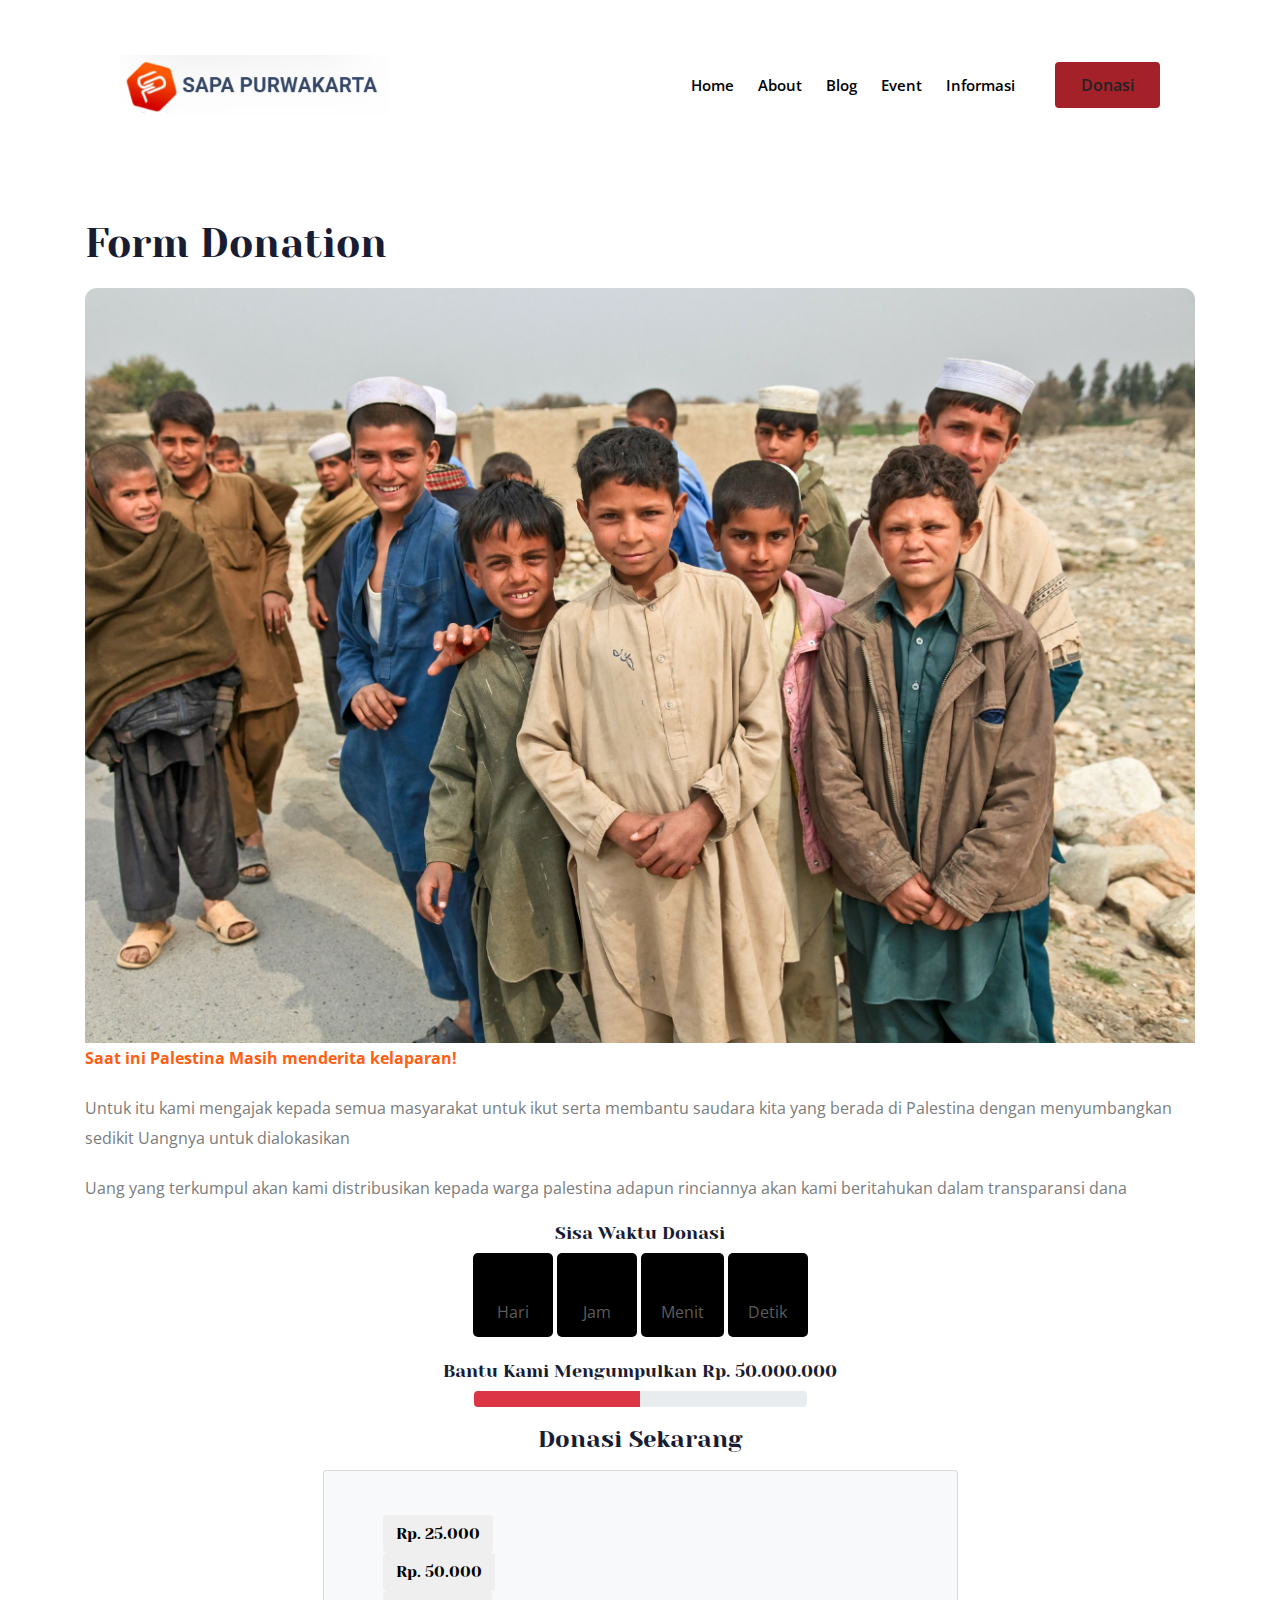
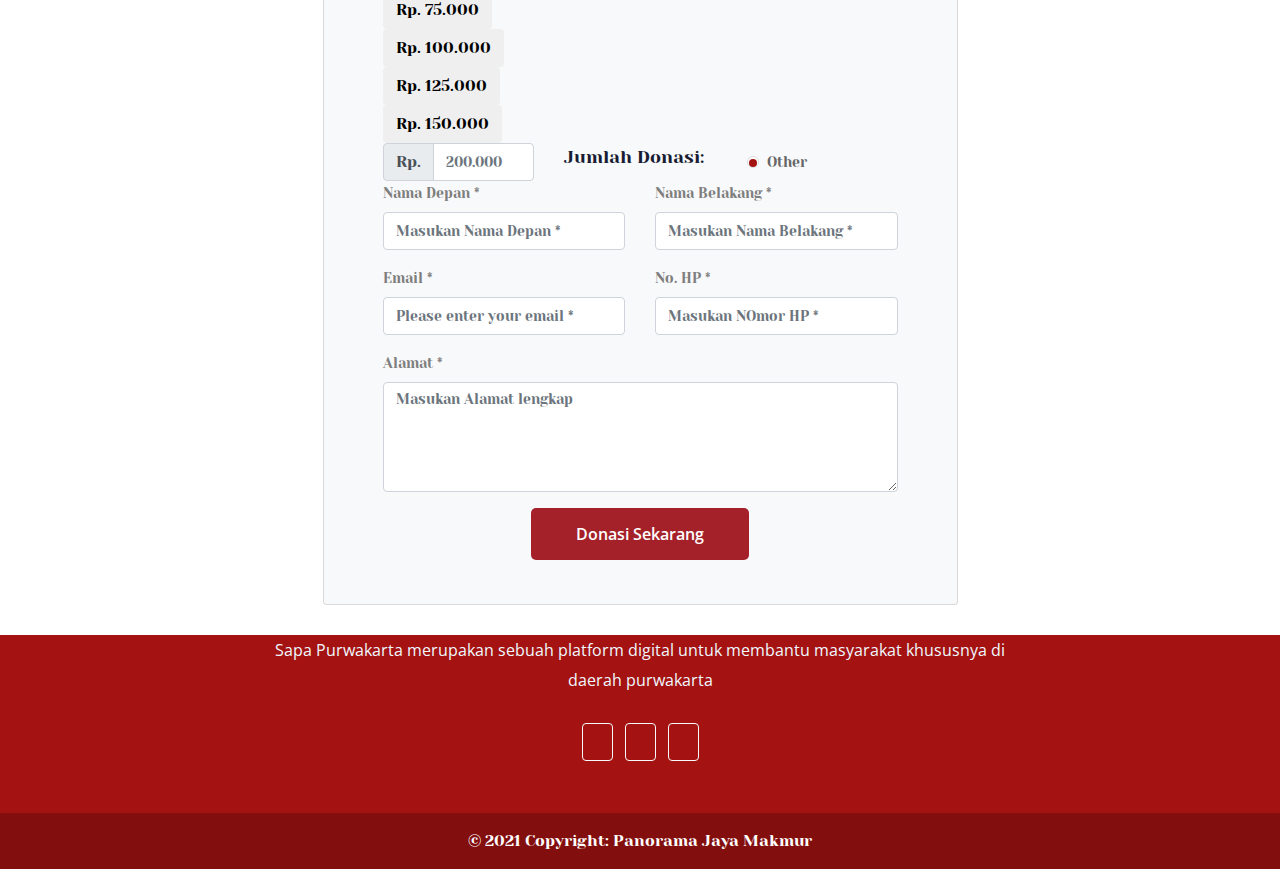
==== commit 6c0d3279: "Update cause_details.html" ====
--- a/cause_details.html
+++ b/cause_details.html
@@ -116,12 +116,37 @@
                                 <div class="container" style="margin-top: -60px;"> <div class=" text-center mt-5 ">
                                     <h3>Donasi Sekarang</h3>
                                 </div>
+                             
                                 <div class="row ">
                                     <div class="col-lg-7 mx-auto">
                                         <div class="card mt-2 mx-auto p-4 bg-light">
                                             <div class="card-body bg-light">
                                                 <div class="container">
                                                     <form id="contact-form" role="form">
+                                                        <div class="justify-content-center align-content-center">
+                                                            <ul class="justify-content-center list-inline prod_size display-layout">
+                                                                <li class="btn-pil">
+                                                                  <button ondblclick="myfunction1()" onclick="myFunction()" id="myBtn" type="button" class="btn btn-default btn-md btn-pilih">Rp. 25.000</button>
+                                                                </li>
+                                                                <li>
+                                                                  <button ondblclick="myfunction1()" onclick="myFunction()" id="myBtn" type="button" class="btn btn-default btn-md btn-pilih">Rp. 50.000</button>
+                                                                </li>
+                                                                <li>
+                                                                  <button ondblclick="myfunction1()" onclick="myFunction()" id="myBtn" type="button" class="btn btn-default btn-md btn-pilih">Rp. 75.000</button>
+                                                                </li>
+                                                            </ul>
+                                                                <ul class="justify-content-center list-inline prod_size display-layout1">
+                                                                <li class="btn-pil">
+                                                                  <button ondblclick="myfunction1()" onclick="myFunction()"id="myBtn" type="button" class="btn btn-default btn-md btn-pilih">Rp. 100.000</button>
+                                                                </li>
+                                                                <li class="btn-pil">
+                                                                    <button ondblclick="myfunction1()" onclick="myFunction()" id="myBtn" type="button" class="btn btn-default btn-md btn-pilih">Rp. 125.000</button>
+                                                                  </li>
+                                                                  <li class="btn-pil">
+                                                                    <button ondblclick="myfunction1()" onclick="myFunction()" id="myBtn" type="button" class="btn btn-default btn-md btn-pilih">Rp. 150.000</button>
+                                                                  </li>
+                                                              </ul>
+                                                        </div>
                                                         <div class="row align-items-center">
                                                             <div class="col-md-4">
                                                                 <div class="single_amount">
@@ -135,19 +160,13 @@
                                                                     </div>
                                                                 </div>
                                                             </div>
-                                                            <div class="col-md-8">
+                                                            <div class="col-md-6">
                                                                 <div class="single_amount">
                                                                    <div class="fixed_donat d-flex align-items-center justify-content-between">
                                                                        <div class="select_prise">
                                                                            <h4>Jumlah Donasi:</h4>
                                                                        </div>
                                                                         <div class="single_doonate"> 
-                                                                            <input type="radio" id="blns_1" name="radio-group" checked>
-                                                                            <label for="blns_1">Rp.50.000</label>
-                                                                        </div>
-                                                                        <div class="single_doonate"> 
-                                                                            <input type="radio" id="blns_2" name="radio-group" checked>
-                                                                            <label for="blns_2">Rp. 100.000</label>
                                                                         </div>
                                                                         <div class="single_doonate"> 
                                                                             <input type="radio" id="Other" name="radio-group" checked>
@@ -254,8 +273,17 @@
     <!-- footer_end  -->
 
     <!-- link that opens popup -->
+    <!--Script button klik-->
+      <script>
+        function myFunction() {
+            document.getElementById("myBtn").style.backgroundColor = "#A4212A";
+            document.getElementById("myBtn").style.color = "#FFF";
+        }
+        
+      </script>
 
     <!-- JS here -->
+    
     <script src="js/detaildonasi.js">
         
     </script>
@@ -287,4 +315,4 @@
     <script src="js/main.js"></script>
 </body>
 
-</html>+</html>
